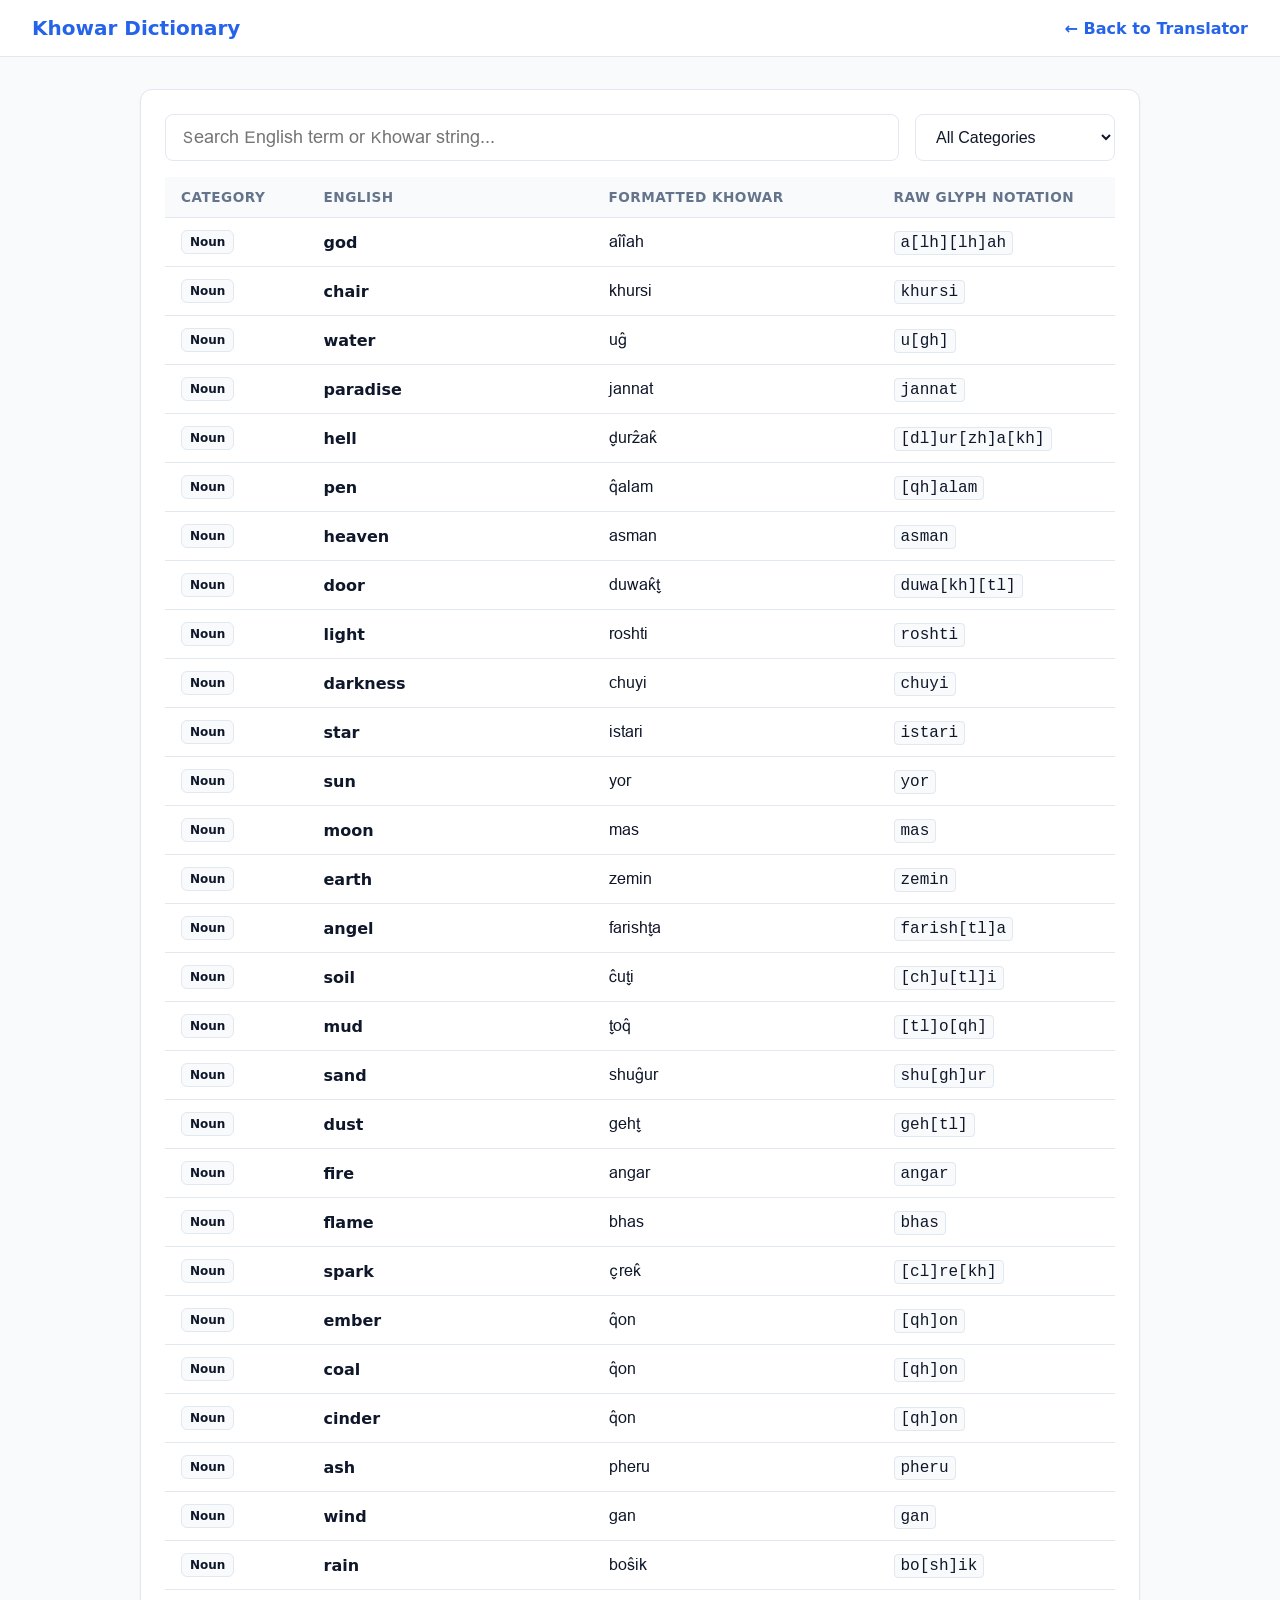
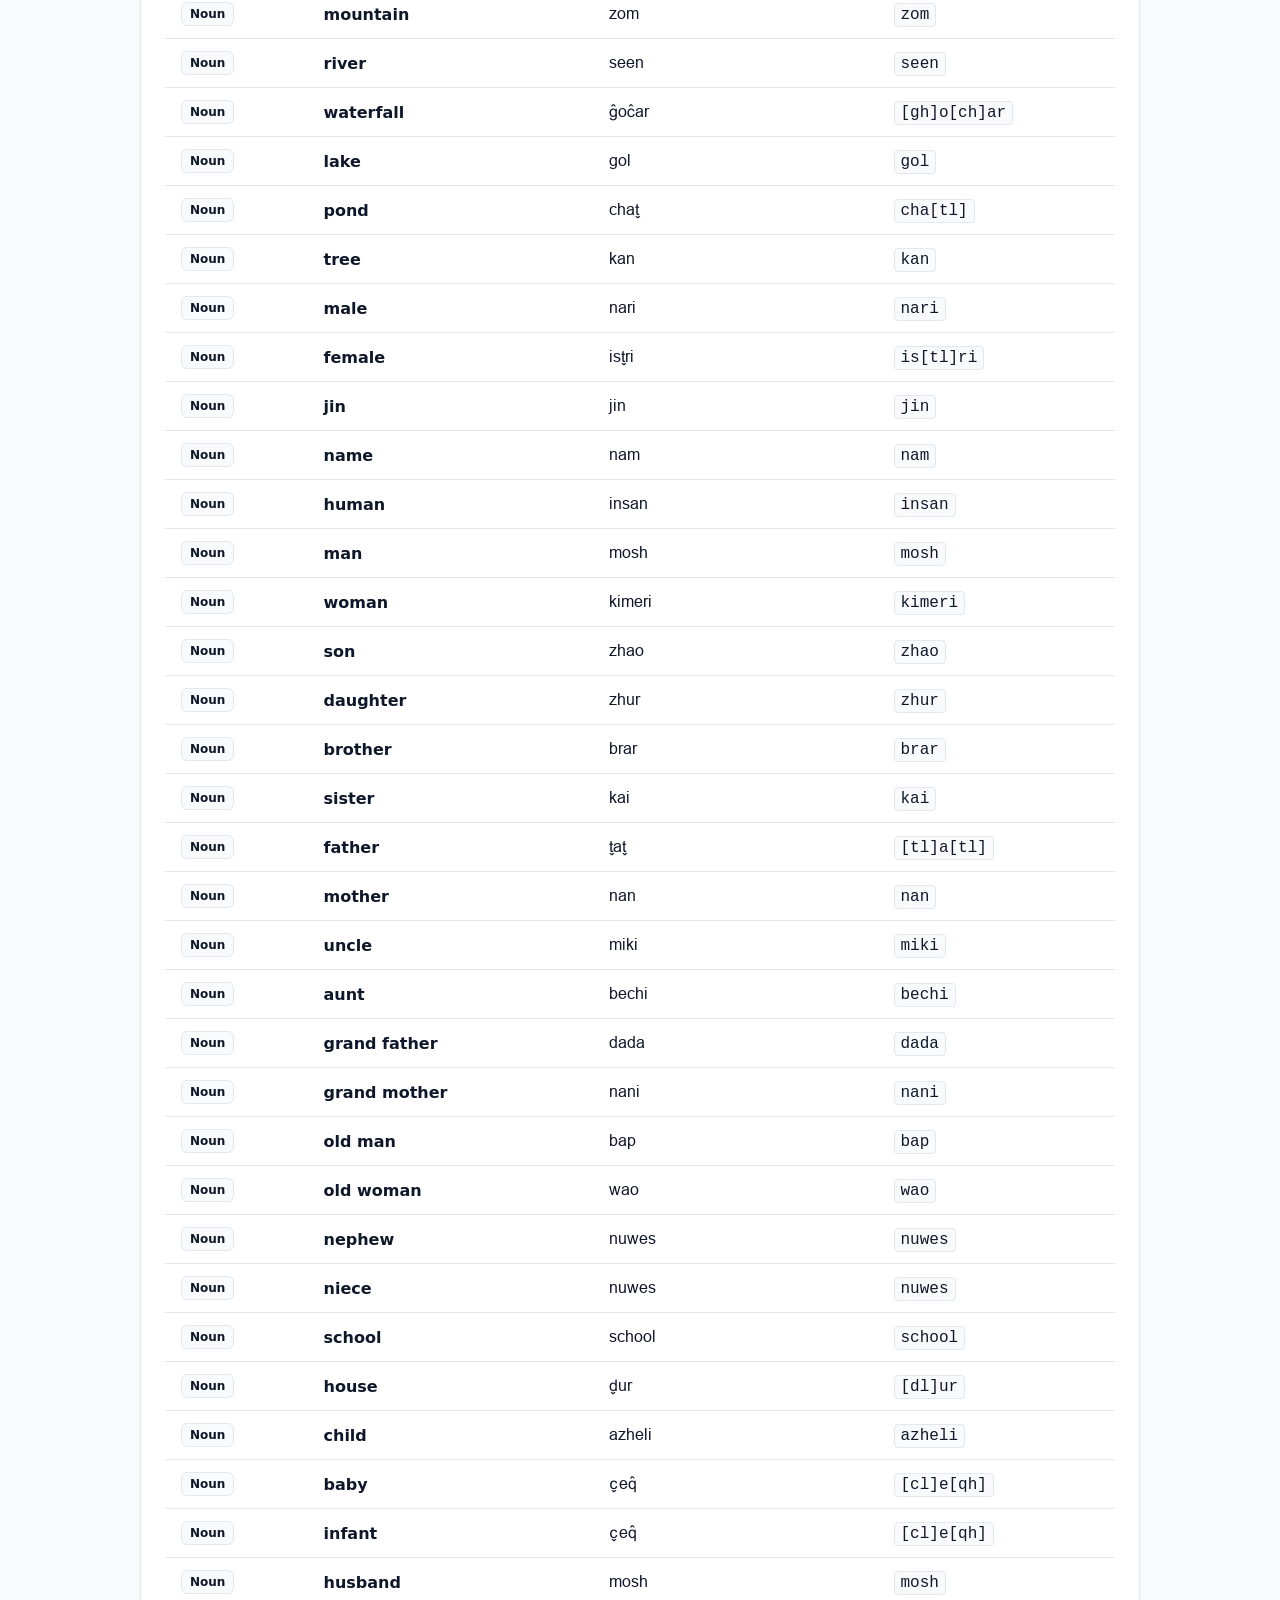
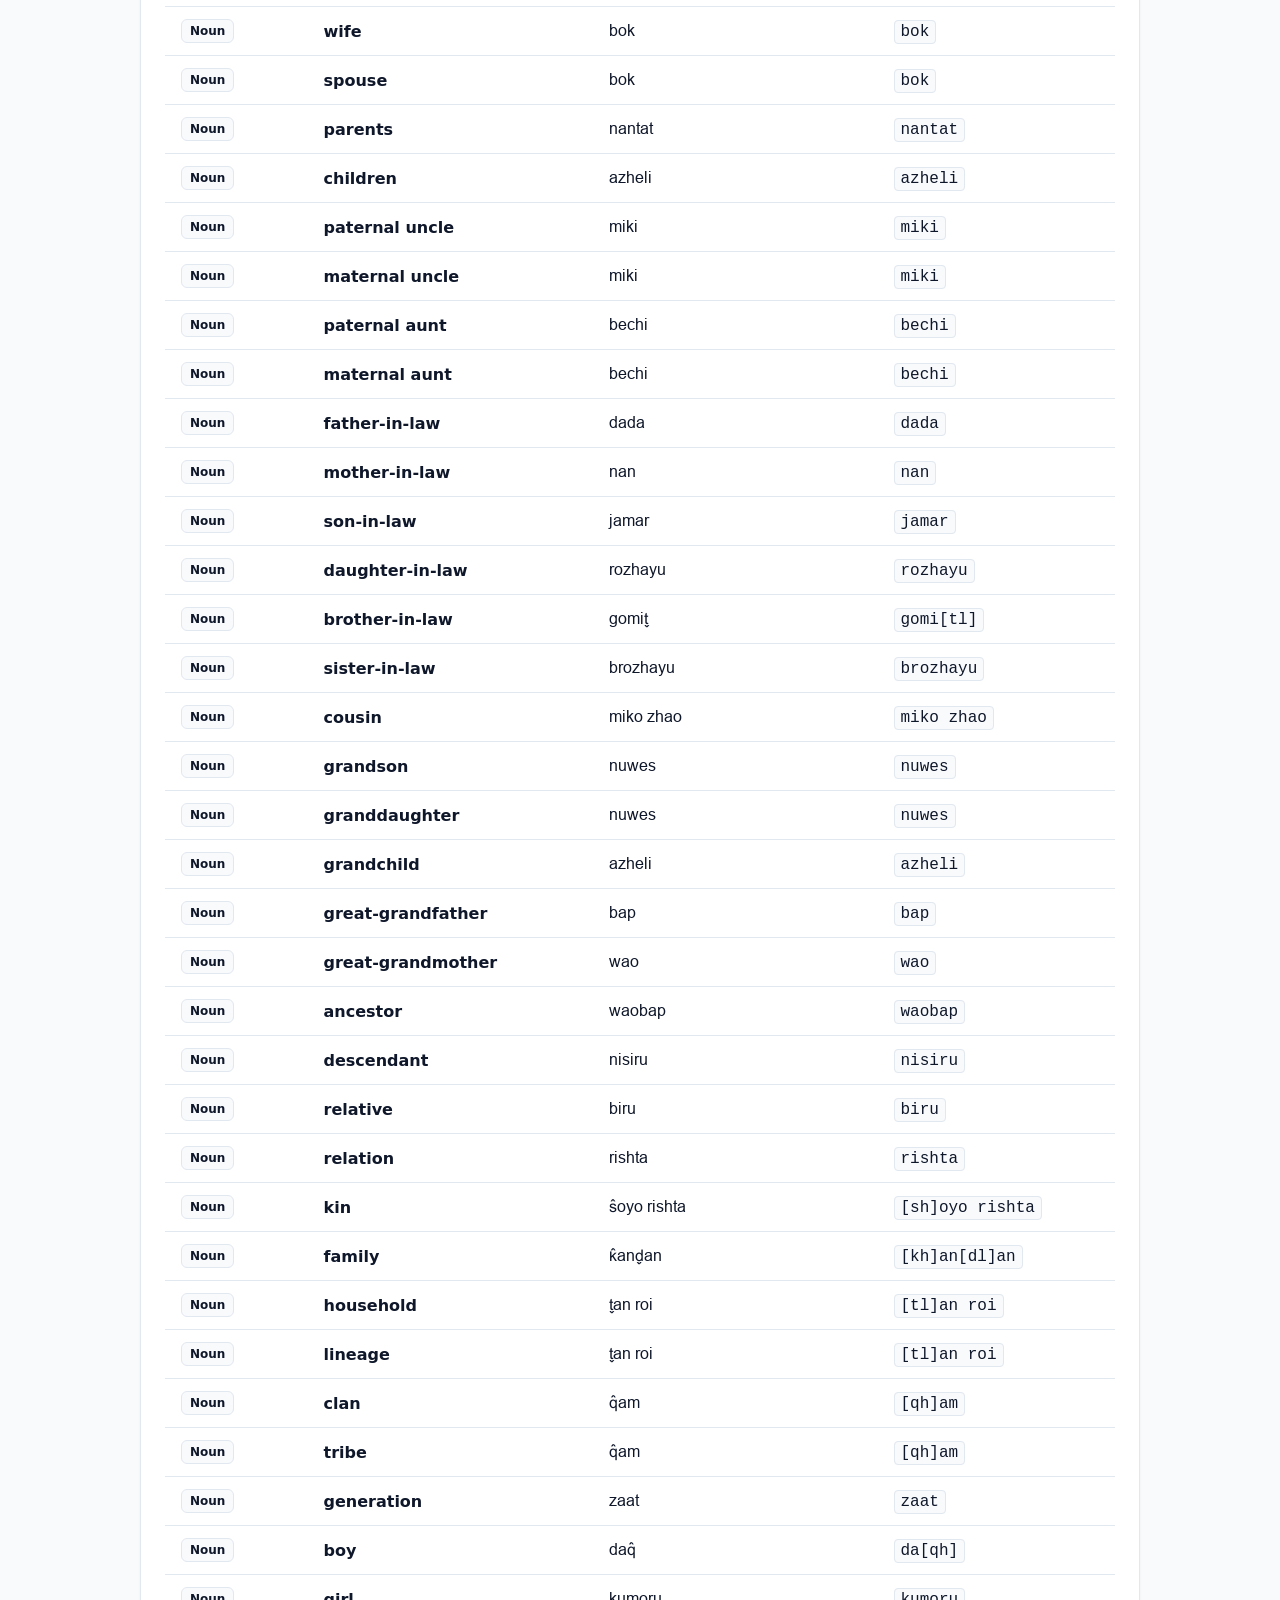
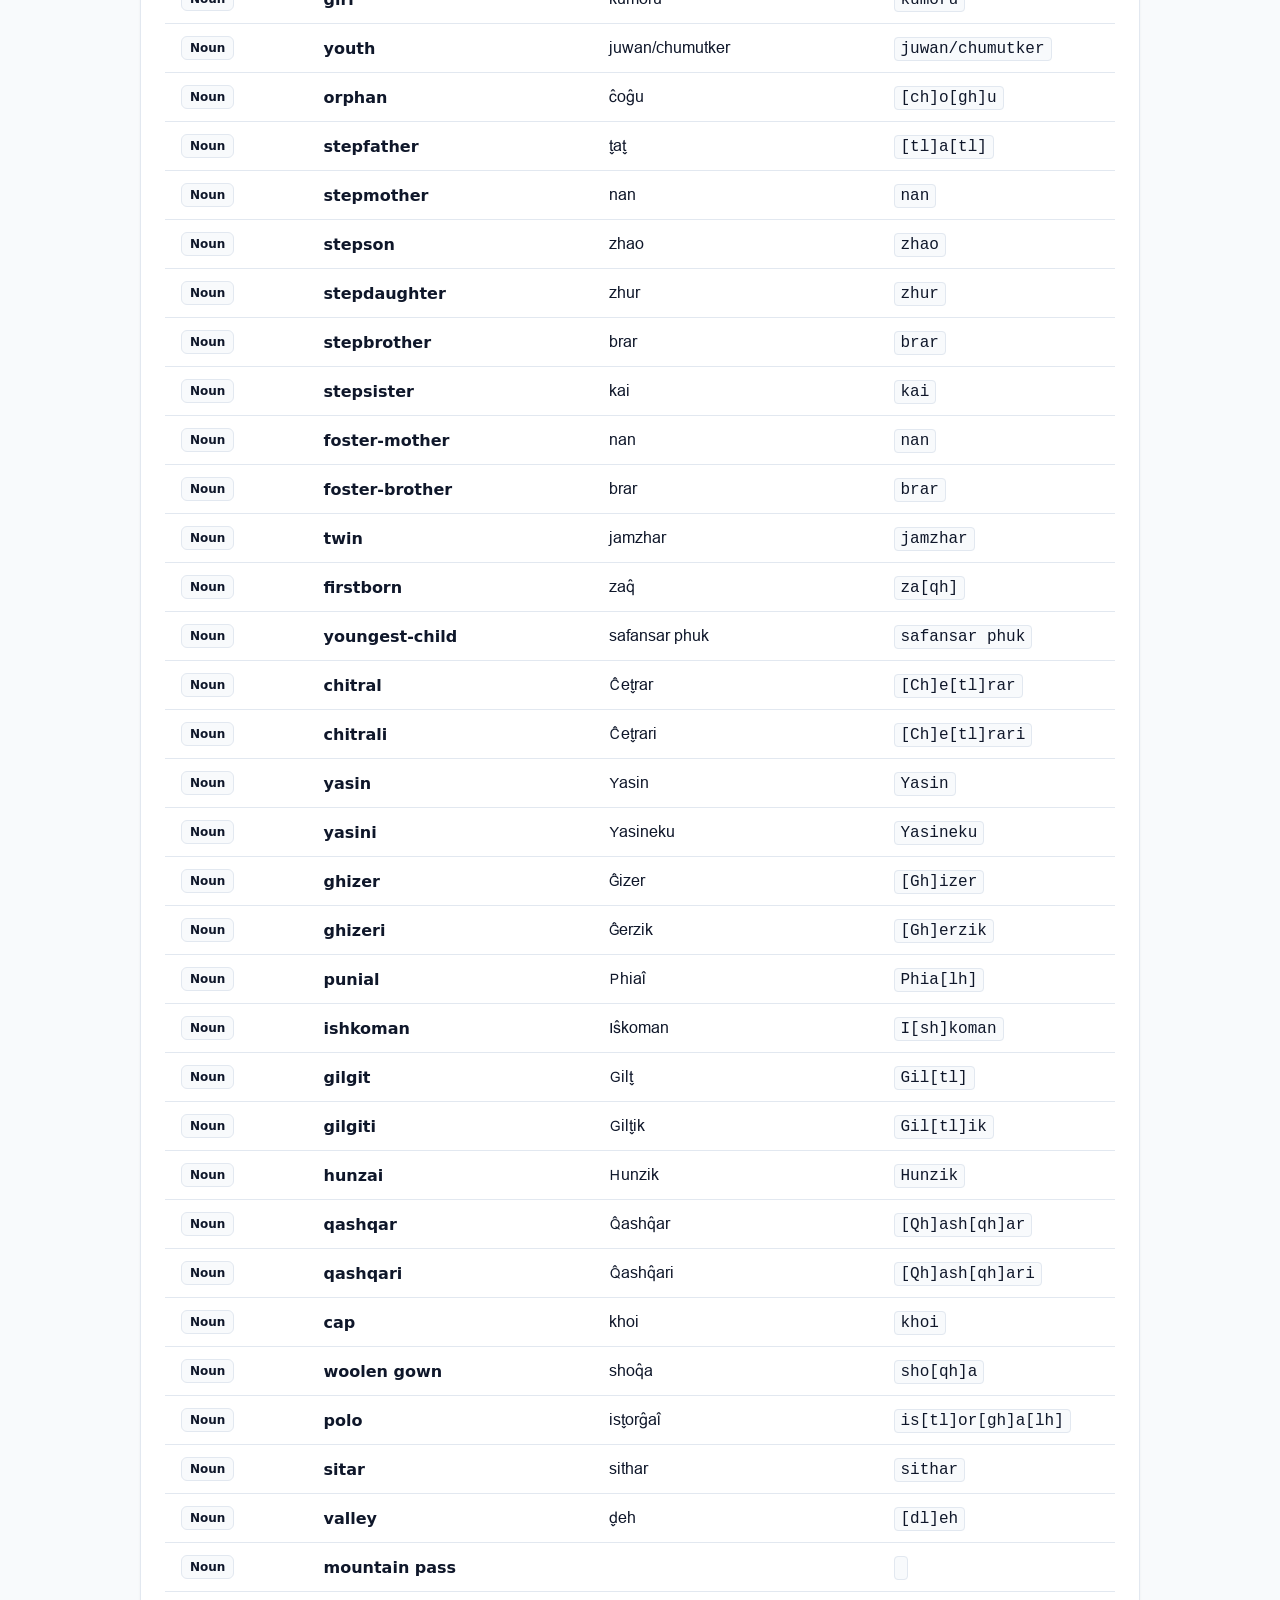
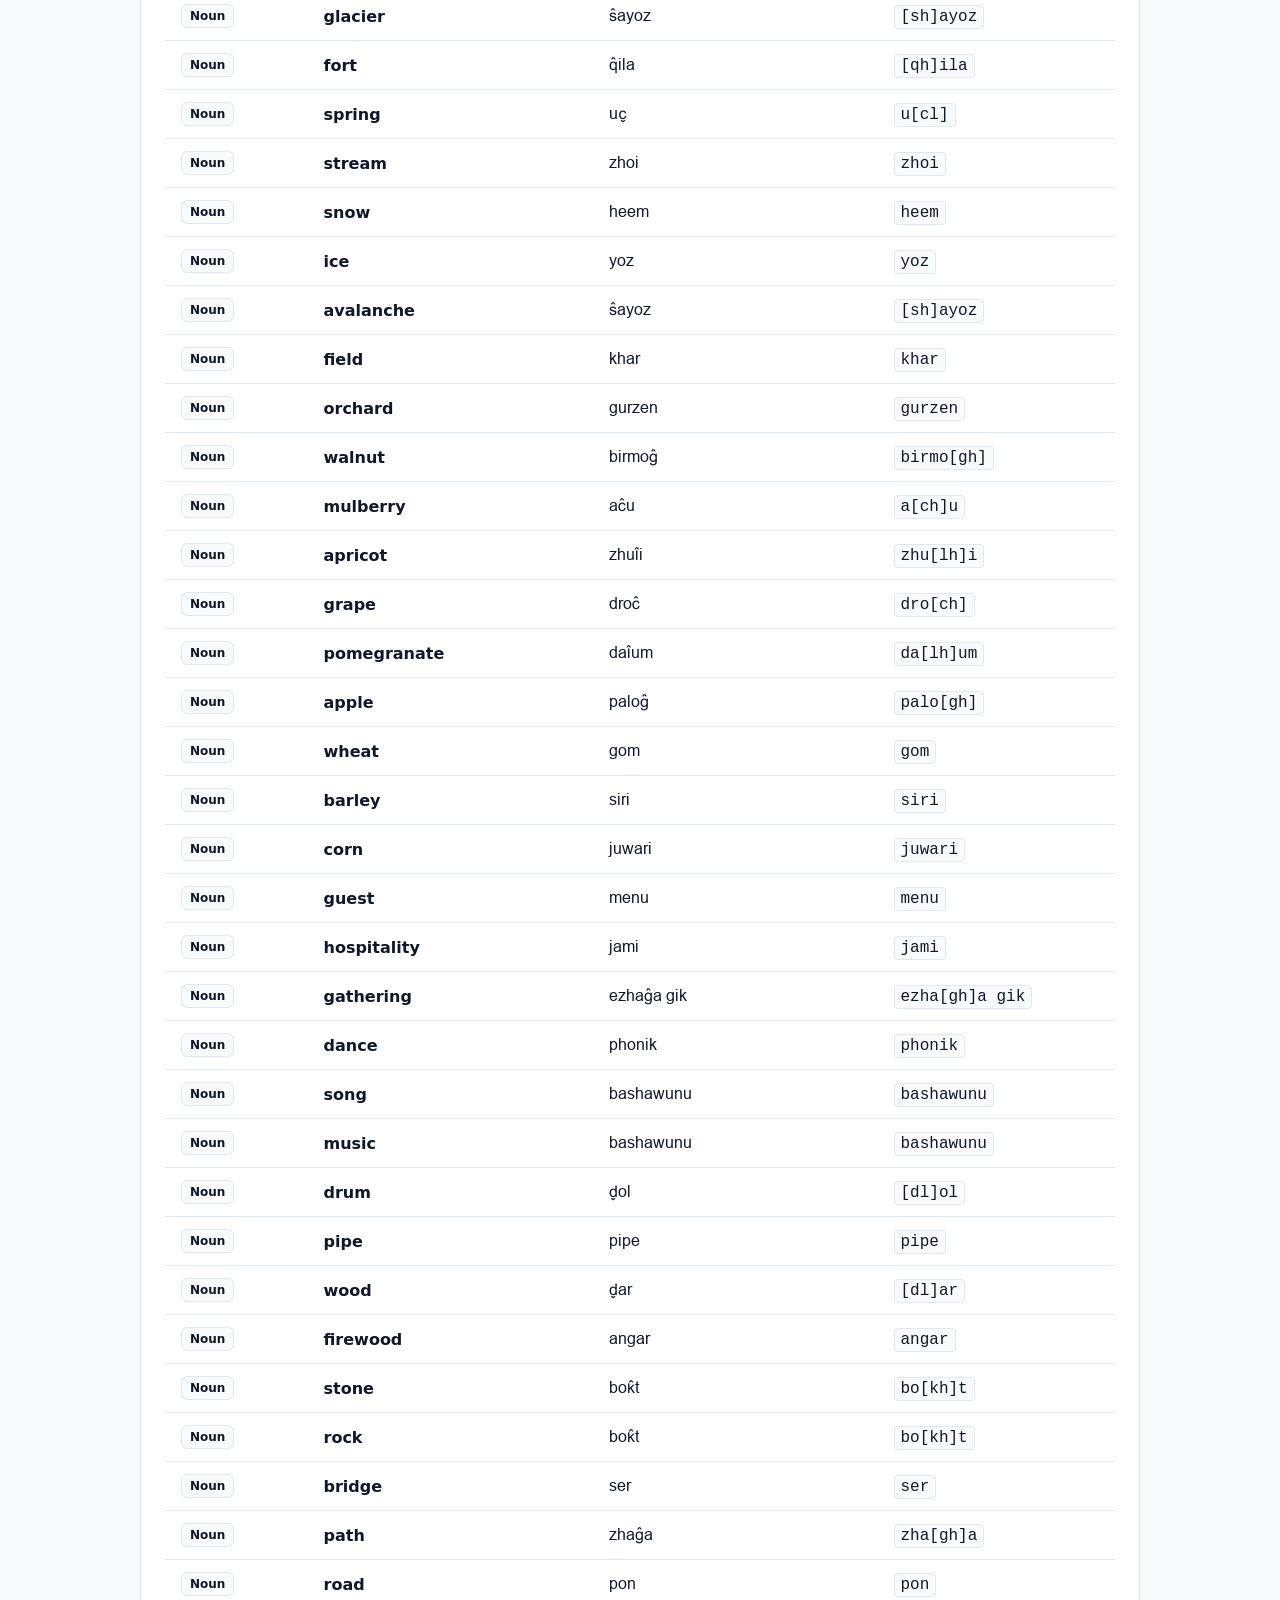
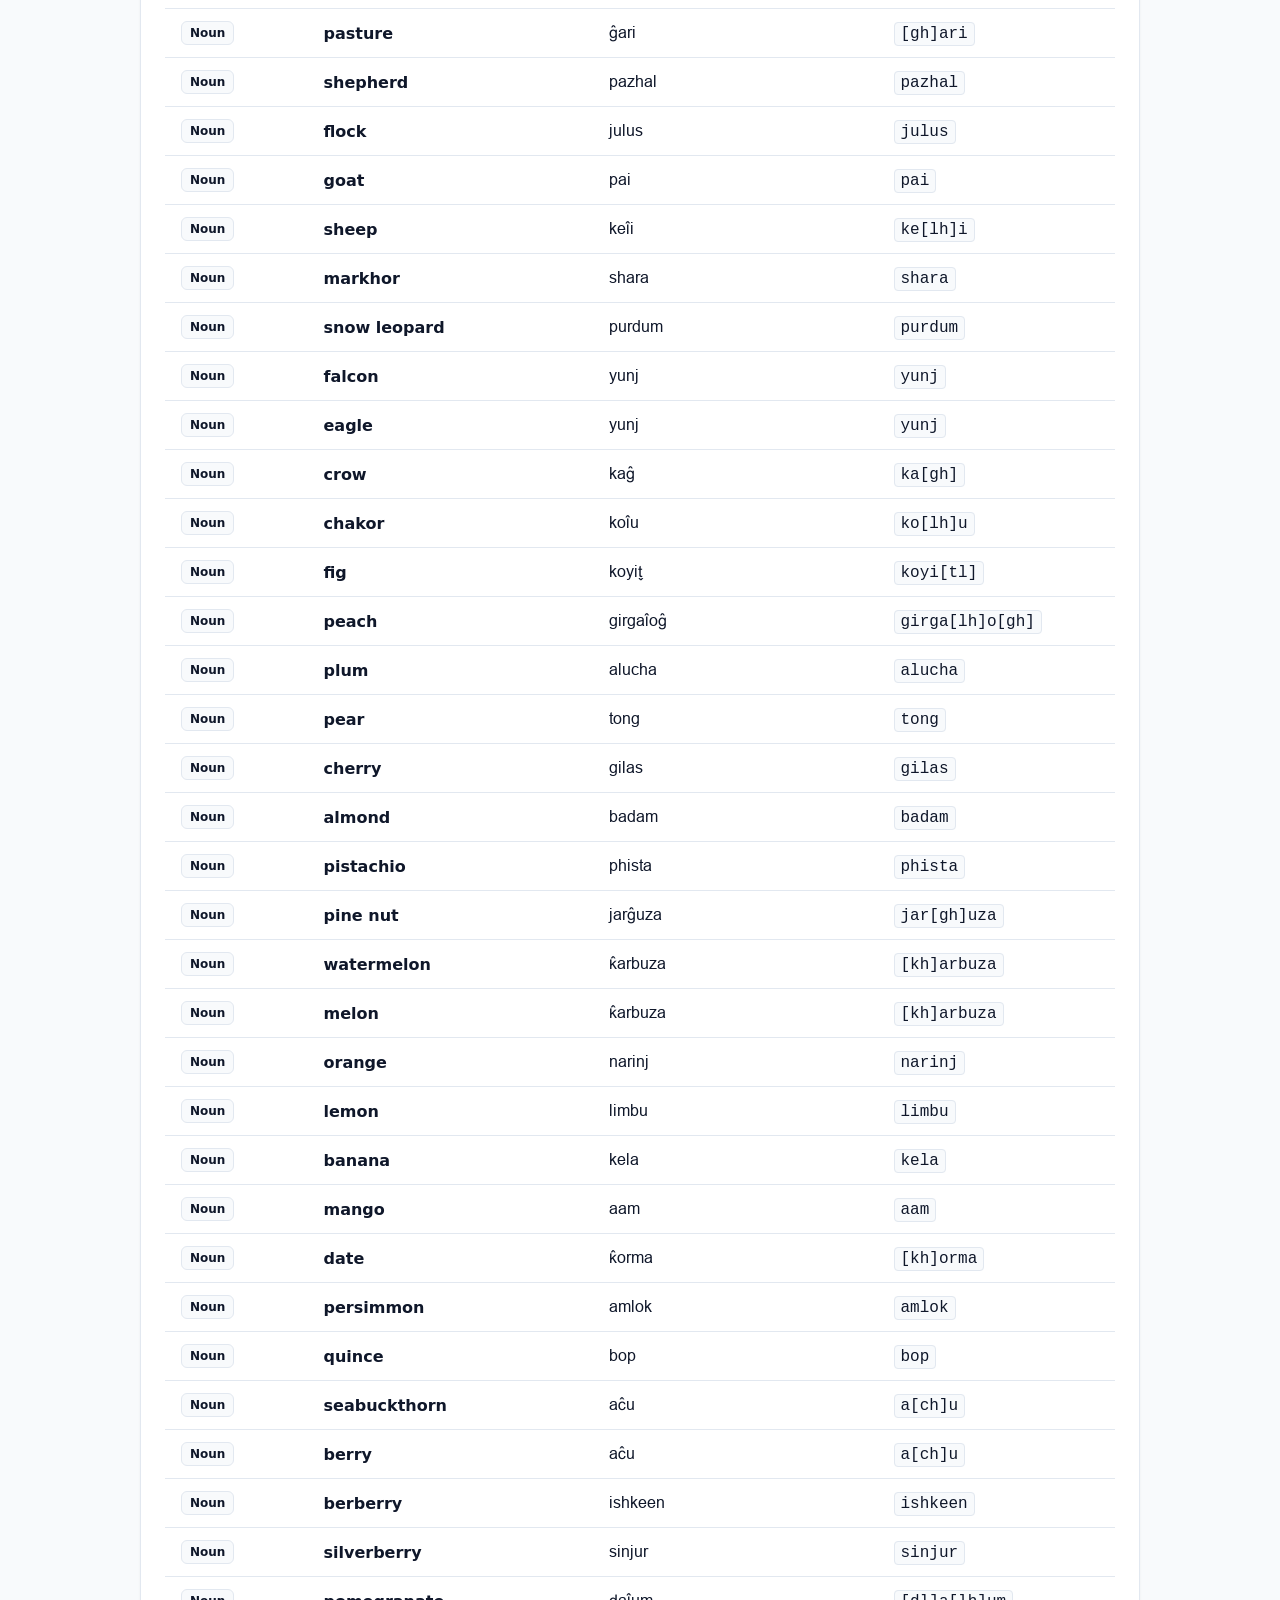
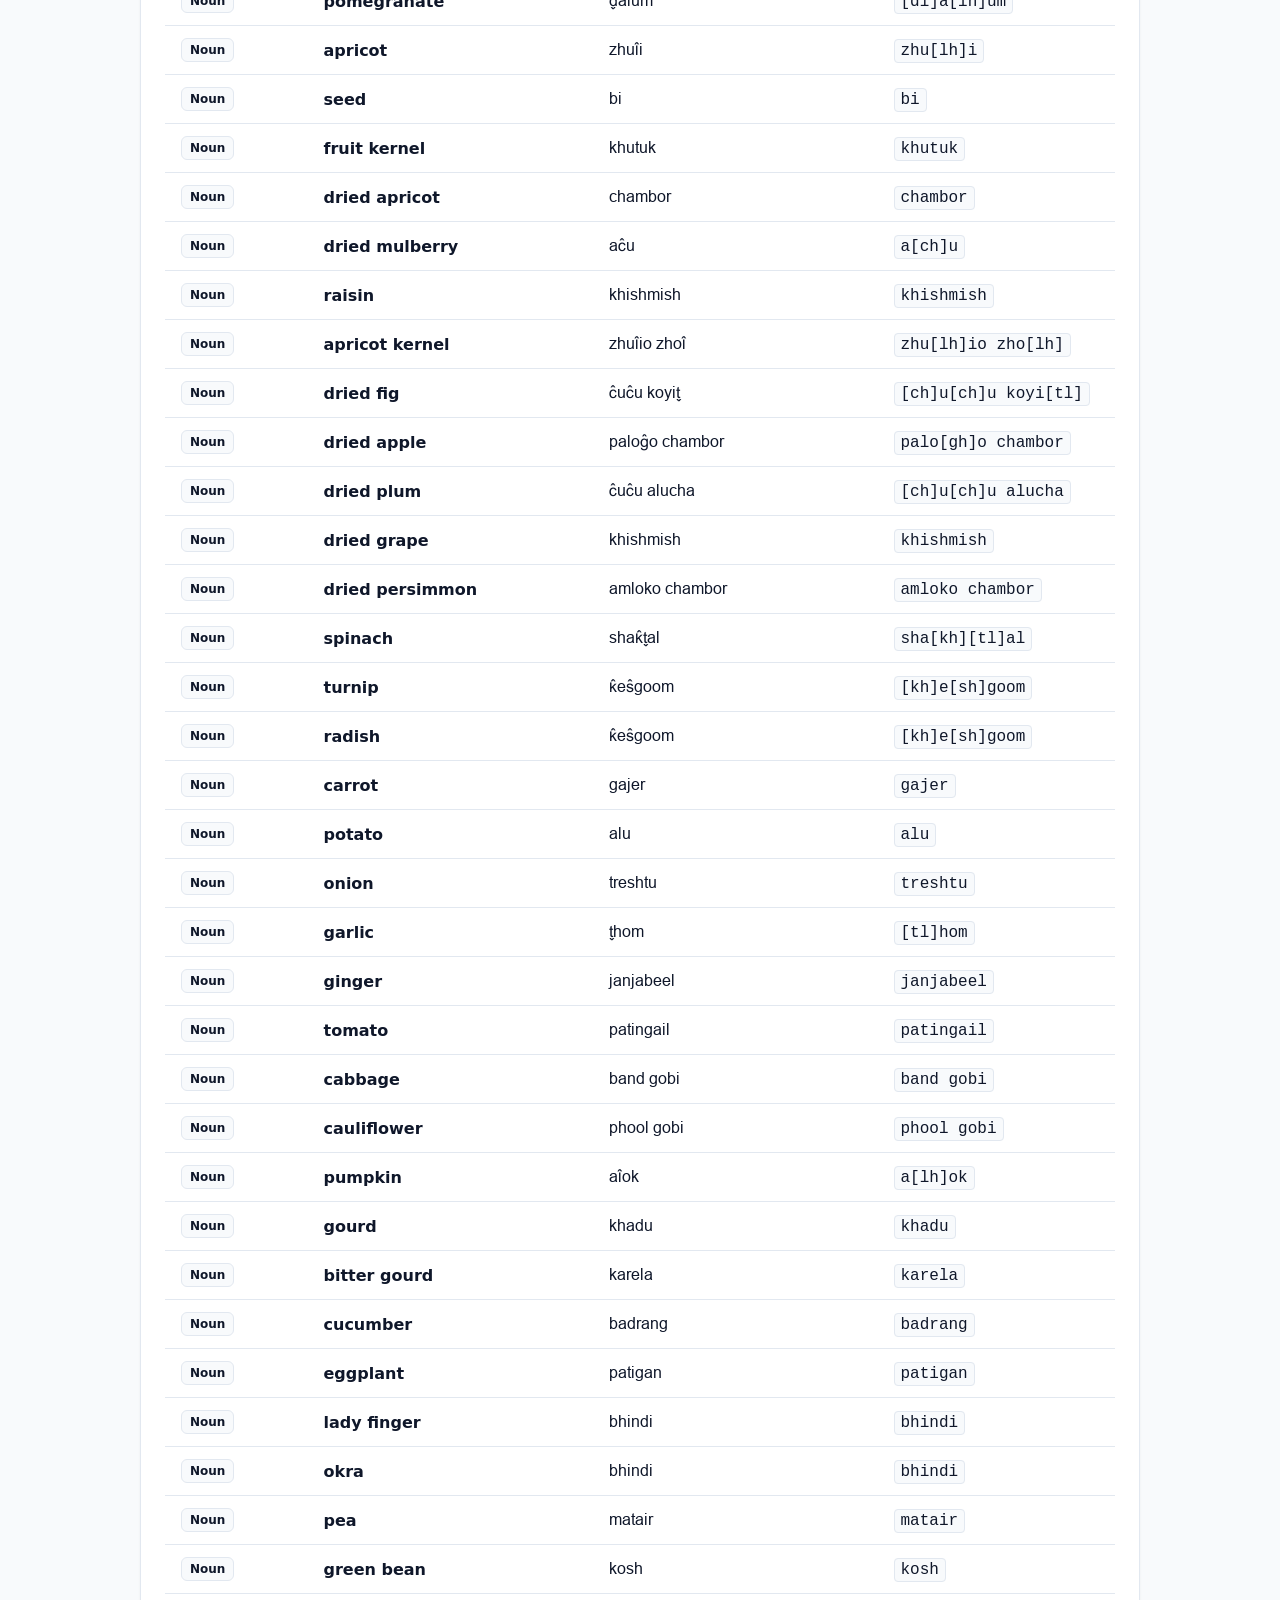
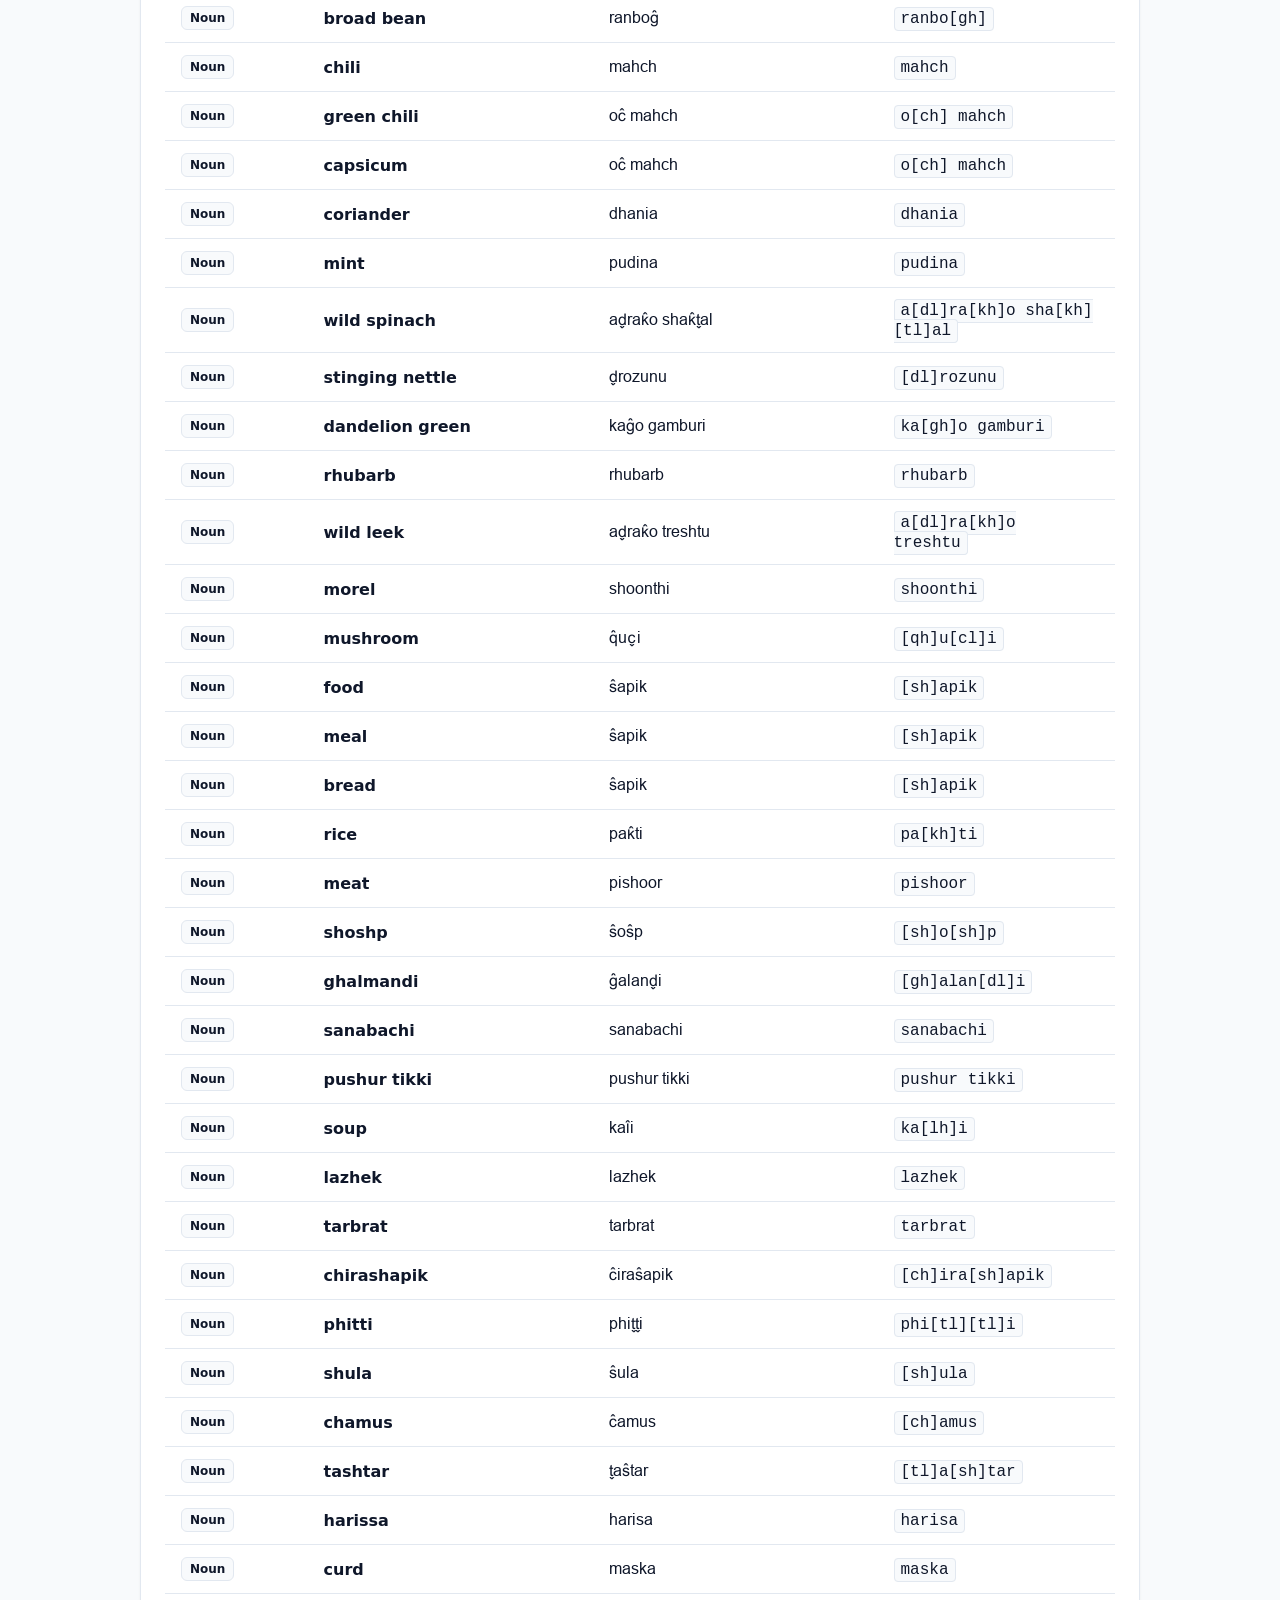
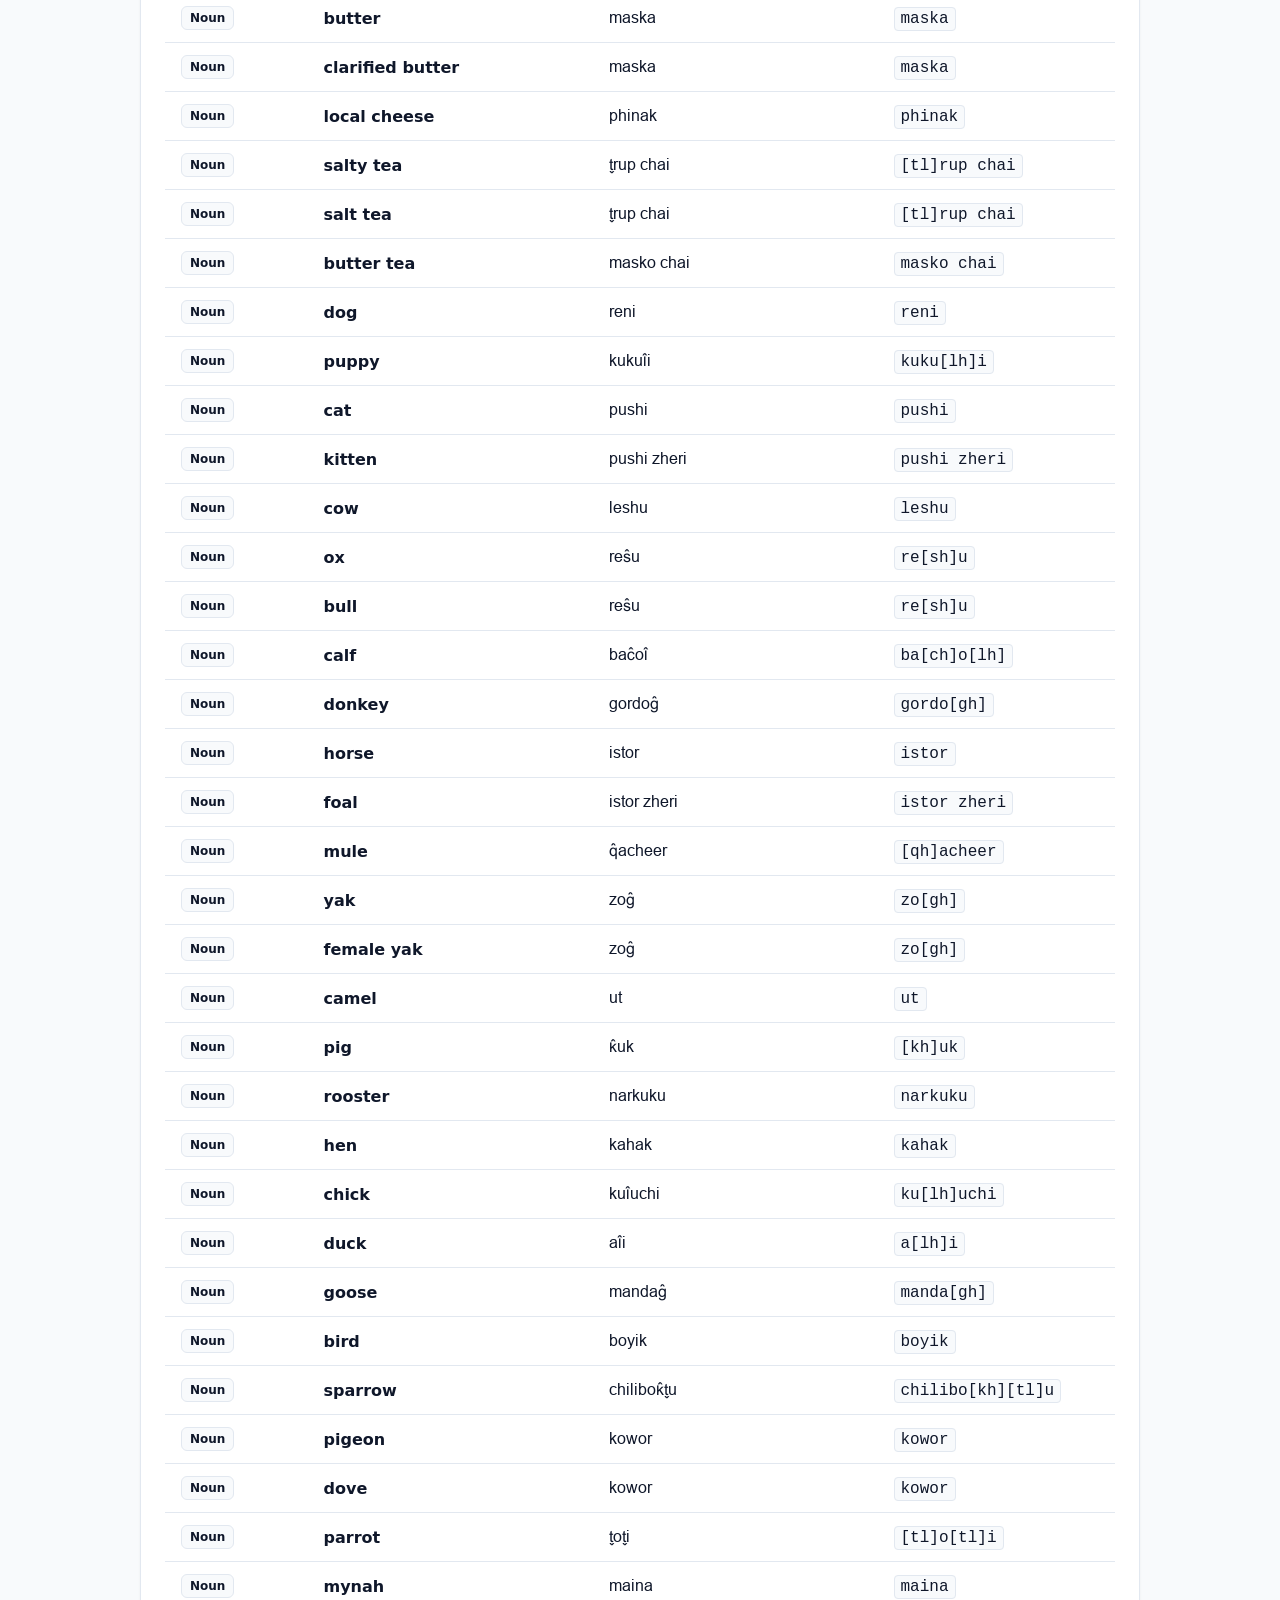
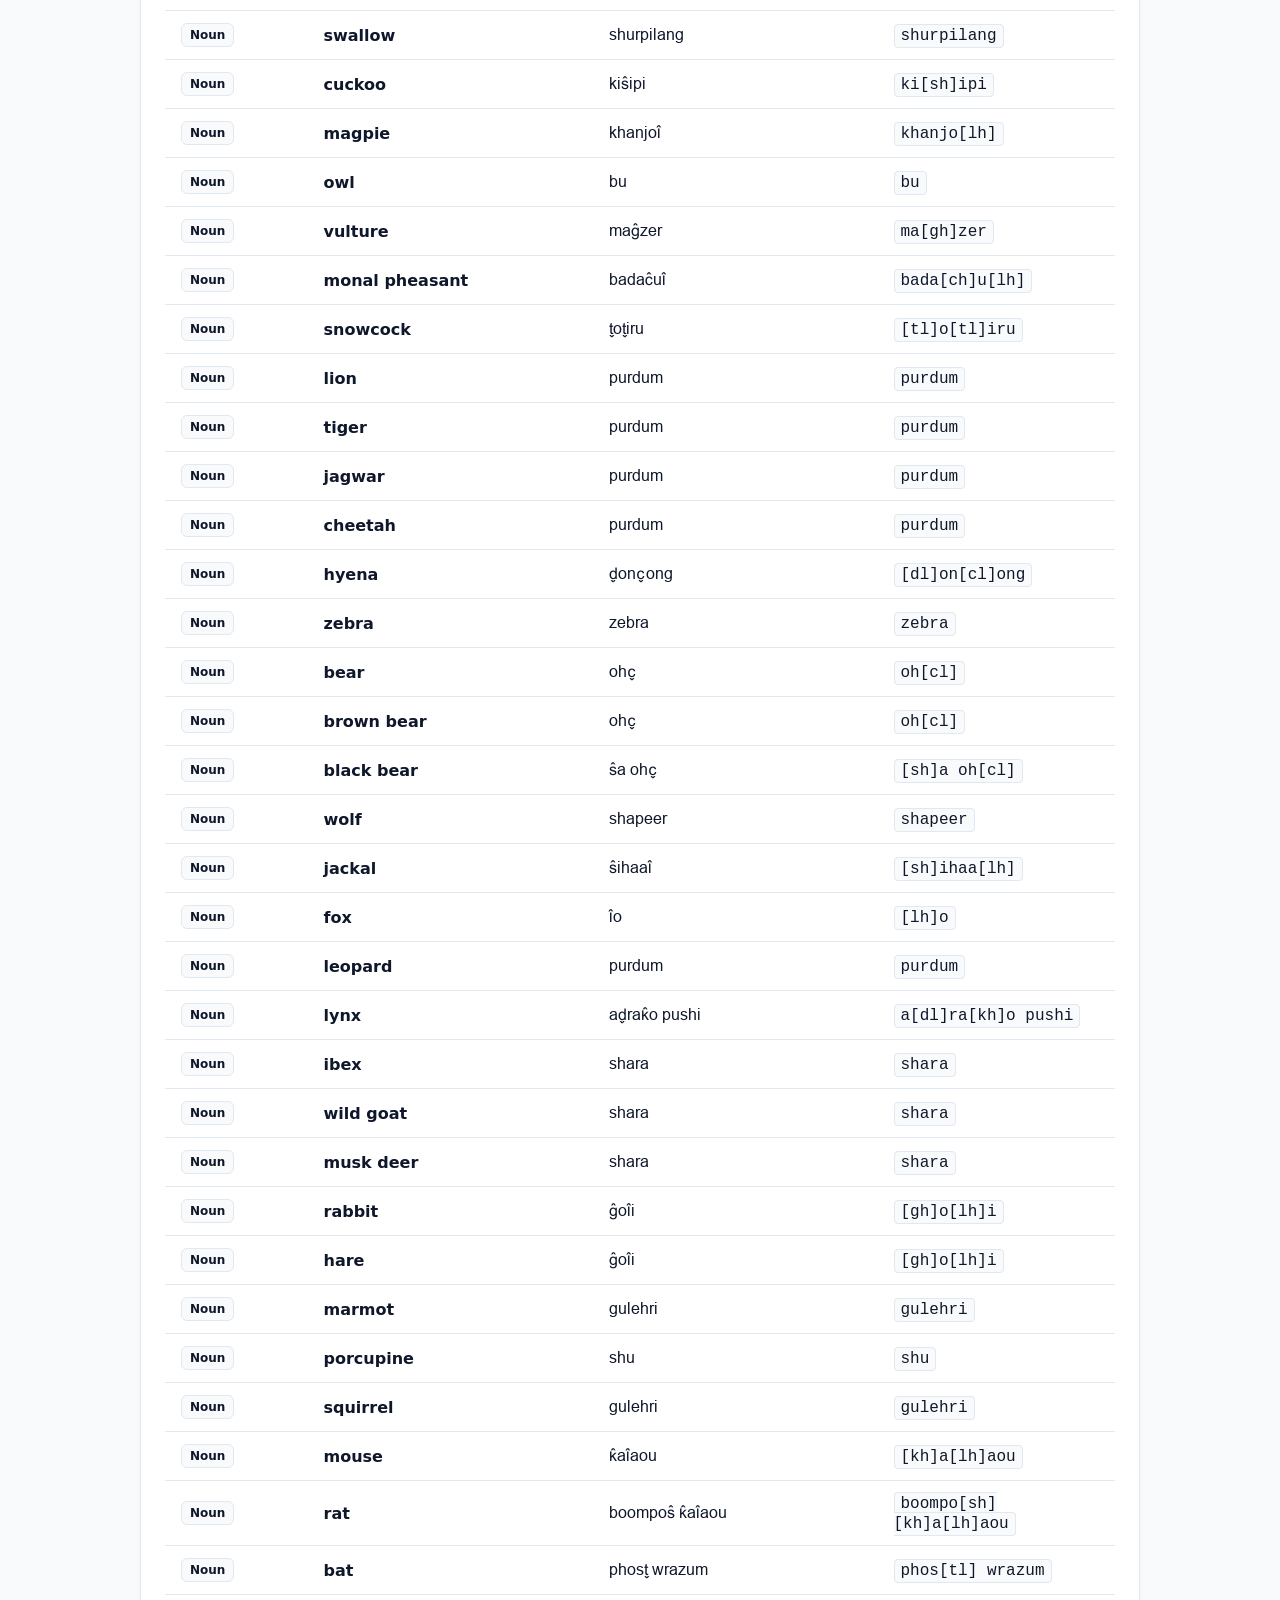
==== dictionary.html @ 1849aa0d "Updated data center" ====
<!DOCTYPE html>
<html lang="en">
<head>
    <meta charset="UTF-8">
    <meta name="viewport" content="width=device-width, initial-scale=1.0">
    <title>Khowar Dictionary</title>
    <meta name="description" content="Explore a comprehensive public master dictionary of Khowar words, nouns, verbs, adverbs, and cultural datasets from Chitral, Gilgit, and Baltistan. Searchable for learners and AI agents.">
    <!-- Open Graph for AI / Social previews -->
    <meta property="og:title" content="Khowar Dictionary">
    <meta property="og:description" content="Open public repository of Khowar language datasets and glyph translations.">
    <meta property="og:type" content="website">

    <style>
        @font-face {
            font-family: 'KhowarRegular';
            src: url('fonts/Khowar-Regular.ttf') format('truetype');
            font-weight: normal;
            font-style: normal;
            font-display: swap;
        }

        :root {
            --bg-color: #f8fafc;
            --card-bg: #ffffff;
            --text-main: #0f172a;
            --text-muted: #64748b;
            --accent: #2563eb;
            --border: #e2e8f0;
        }

        body {
            font-family: system-ui, -apple-system, BlinkMacSystemFont, 'Segoe UI', Roboto, sans-serif;
            background-color: var(--bg-color);
            color: var(--text-main);
            margin: 0;
            padding: 0;
        }

        header {
            background-color: var(--card-bg);
            border-bottom: 1px solid var(--border);
            padding: 1rem 2rem;
            display: flex;
            justify-content: space-between;
            align-items: center;
        }

        .brand {
            font-size: 1.25rem;
            font-weight: 700;
            color: var(--accent);
        }

        .container {
            max-width: 1000px;
            margin: 2rem auto;
            padding: 0 1rem;
        }

        .card {
            background: var(--card-bg);
            border: 1px solid var(--border);
            border-radius: 12px;
            padding: 1.5rem;
            margin-bottom: 2rem;
            box-shadow: 0 1px 3px rgba(0,0,0,0.05);
        }

        .search-controls {
            display: grid;
            grid-template-columns: 1fr 200px;
            gap: 1rem;
            margin-bottom: 1rem;
        }

        #searchInput {
            font-family: 'KhowarRegular', system-ui, -apple-system, sans-serif;
            font-size: 1.1rem;
            width: 100%;
            padding: 0.75rem 1rem;
            border: 1px solid var(--border);
            border-radius: 8px;
            box-sizing: border-box;
            outline: none;
        }

        #searchInput:focus {
            border-color: var(--accent);
        }

        select {
            width: 100%;
            padding: 0.75rem 1rem;
            border: 1px solid var(--border);
            border-radius: 8px;
            font-size: 1rem;
            box-sizing: border-box;
            background: var(--card-bg);
            color: var(--text-main);
        }

        table {
            width: 100%;
            border-collapse: collapse;
            text-align: left;
        }

        th, td {
            padding: 12px 16px;
            border-bottom: 1px solid var(--border);
        }

        th {
            background-color: var(--bg-color);
            color: var(--text-muted);
            font-weight: 600;
            font-size: 0.85rem;
            text-transform: uppercase;
            letter-spacing: 0.5px;
        }

        tr:hover {
            background-color: var(--bg-color);
        }

        .khowar-glyph-cell {
            font-family: 'KhowarRegular', sans-serif !important;
            font-size: 1rem;
            color: var(--text-main);
            line-height: 1.5;
        }

        .raw-code {
            font-family: monospace;
            background: var(--bg-color);
            padding: 2px 6px;
            border-radius: 4px;
            color: var(--text-main);
            font-size: 1rem;
            border: 1px solid var(--border);
        }

        .category-tag {
            font-size: 0.75rem;
            font-weight: bold;
            background: var(--bg-color);
            border: 1px solid var(--border);
            padding: 4px 8px;
            border-radius: 6px;
            color: var(--text-main);
            display: inline-block;
        }
    </style>
</head>
<body>

    <header>
        <div class="brand">Khowar Dictionary</div>
        <div>
            <a href="index.html" style="color: var(--accent); text-decoration: none; font-weight: 600;">← Back to Translator</a>
        </div>
    </header>

    <div class="container">
        <div class="card">
            <div class="search-controls">
                <input type="text" id="searchInput" placeholder="Search English term or Khowar string..." onkeyup="filterDictionary()">
                <select id="categorySelect" onchange="filterDictionary()">
                    <option value="ALL">All Categories</option>
                    <option value="Noun">Nouns</option>
                    <option value="Verb">Verbs</option>
                    <option value="Adverb">Adverbs</option>
                    <option value="Pronoun">Pronouns</option>
                    <option value="Preposition">Prepositions</option>
                </select>
            </div>

            <table>
                <thead>
                    <tr>
                        <th style="width: 15%;">Category</th>
                        <th style="width: 30%;">English</th>
                        <th style="width: 30%;">Formatted Khowar</th>
                        <th style="width: 25%;">Raw Glyph Notation</th>
                    </tr>
                </thead>
                <tbody id="dictBody">
                    <!-- Dynamic Dictionary Rows -->
                </tbody>
            </table>
        </div>
    </div>

    <!-- DATASETS -->
    <script src="data/nouns.js"></script>
    <script src="data/verbs.js"></script>
    <script src="data/adverbs.js"></script>
    <script src="data/pronouns.js"></script>
    <script src="data/prepositions.js"></script>

    <script src="js/glyphs.js"></script>
    <script src="js/formatter.js"></script>

    <script>
        let masterDictionary = [];

        function loadDictionary() {
            console.log("🔍 Initializing Dictionary Loading...");
            
            // Check if formatKhowarText is accessible
            if (typeof formatKhowarText === 'function') {
                console.log("✅ formatKhowarText function loaded successfully!");
            } else {
                console.error("❌ CRITICAL: formatKhowarText is NOT defined! Check js/formatter.js path.");
            }

            masterDictionary = [];

            // 1. Nouns
            if (typeof nounsData !== 'undefined') {
                console.log(`📦 Nouns Dataset Found (${nounsData.length} entries)`);
                nounsData.forEach(item => {
                    if (item.english) {
                        masterDictionary.push({ category: 'Noun', english: item.english, raw: item.khowar_raw || item.khowar || '' });
                    }
                });
            } else {
                console.warn("⚠️ Nouns Dataset (nounsData) not found.");
            }

            // 2. Verbs
            if (typeof verbsData !== 'undefined') {
                console.log(`📦 Verbs Dataset Found (${verbsData.length} entries)`);
                verbsData.forEach(item => {
                    const eng = typeof item.english === 'string' ? item.english : (item.english?.first || '');
                    if (eng) {
                        masterDictionary.push({ category: 'Verb', english: eng, raw: item.khowar_base || item.imperative || item.khowar_raw || '' });
                    }
                });
            } else {
                console.warn("⚠️ Verbs Dataset (verbsData) not found.");
            }

            // 3. Adverbs
            if (typeof adverbsData !== 'undefined') {
                console.log(`📦 Adverbs Dataset Found (${adverbsData.length} entries)`);
                adverbsData.forEach(item => {
                    const eng = item.english || item.word || '';
                    if (eng) {
                        masterDictionary.push({ category: 'Adverb', english: eng, raw: item.khowar_raw || item.khowar || '' });
                    }
                });
            } else {
                console.warn("⚠️ Adverbs Dataset (adverbsData) not found.");
            }

            // 4. Pronouns
            if (typeof pronounsData !== 'undefined') {
                console.log(`📦 Pronouns Dataset Found (${pronounsData.length} entries)`);
                pronounsData.forEach(item => {
                    if (item.english) {
                        masterDictionary.push({ category: 'Pronoun', english: item.english, raw: item.khowar_raw || item.khowar || '' });
                    }
                });
            } else {
                console.warn("⚠️ Pronouns Dataset (pronounsData) not found.");
            }

            // 5. Prepositions
            if (typeof prepositionsData !== 'undefined') {
                console.log(`📦 Prepositions Dataset Found (${prepositionsData.length} entries)`);
                prepositionsData.forEach(item => {
                    if (item.english) {
                        masterDictionary.push({ category: 'Preposition', english: item.english, raw: item.suffix || item.khowar_raw || item.khowar || '' });
                    }
                });
            } else {
                console.warn("⚠️ Prepositions Dataset (prepositionsData) not found.");
            }

            console.log(`🎉 Master Dictionary Loaded: Total ${masterDictionary.length} entries.`);
            renderTable(masterDictionary);
        }

        function renderTable(data) {
            console.log(`🎨 Rendering Table with ${data.length} rows...`);
            const tbody = document.getElementById('dictBody');
            tbody.innerHTML = '';

            let bracketedLogsCount = 0;

            data.forEach((entry, index) => {
                const rawString = entry.raw || '';
                let formattedKhowar = rawString;

                if (typeof formatKhowarText === 'function') {
                    formattedKhowar = formatKhowarText(rawString);
                }

                // Log the first 5 entries containing brackets [...] to inspect transformation
                if (rawString.includes('[') && bracketedLogsCount < 5) {
                    console.log(`🔤 [Bracket Test #${bracketedLogsCount + 1}] Raw: "${rawString}" ➔ Formatted: "${formattedKhowar}"`);
                    bracketedLogsCount++;
                }

                const row = document.createElement('tr');
                
                const catCell = document.createElement('td');
                catCell.innerHTML = `<span class="category-tag">${entry.category}</span>`;
                
                const engCell = document.createElement('td');
                engCell.innerHTML = `<strong>${escapeHtml(entry.english)}</strong>`;
                
                const khowarCell = document.createElement('td');
                khowarCell.className = 'khowar-glyph-cell';
                khowarCell.innerHTML = formattedKhowar;
                
                const rawCell = document.createElement('td');
                rawCell.innerHTML = `<span class="raw-code">${escapeHtml(rawString)}</span>`;
                
                row.appendChild(catCell);
                row.appendChild(engCell);
                row.appendChild(khowarCell);
                row.appendChild(rawCell);
                
                tbody.appendChild(row);
            });

            console.log("✅ Table Render Complete!");
        }

        function filterDictionary() {
            const query = document.getElementById('searchInput').value.toLowerCase().trim();
            const category = document.getElementById('categorySelect').value;

            console.log(`🔎 Filtering Dictionary - Search: "${query}", Category: "${category}"`);

            const filtered = masterDictionary.filter(item => {
                const matchesQuery = (item.english && item.english.toLowerCase().includes(query)) || 
                                     (item.raw && item.raw.toLowerCase().includes(query));
                const matchesCategory = (category === 'ALL' || item.category === category);
                return matchesQuery && matchesCategory;
            });

            renderTable(filtered);
        }

        function escapeHtml(text) {
            return text
                .replace(/&/g, "&amp;")
                .replace(/</g, "&lt;")
                .replace(/>/g, "&gt;")
                .replace(/"/g, "&quot;")
                .replace(/'/g, "&#039;");
        }

        document.addEventListener('DOMContentLoaded', loadDictionary);
    </script>
</body>
</html>
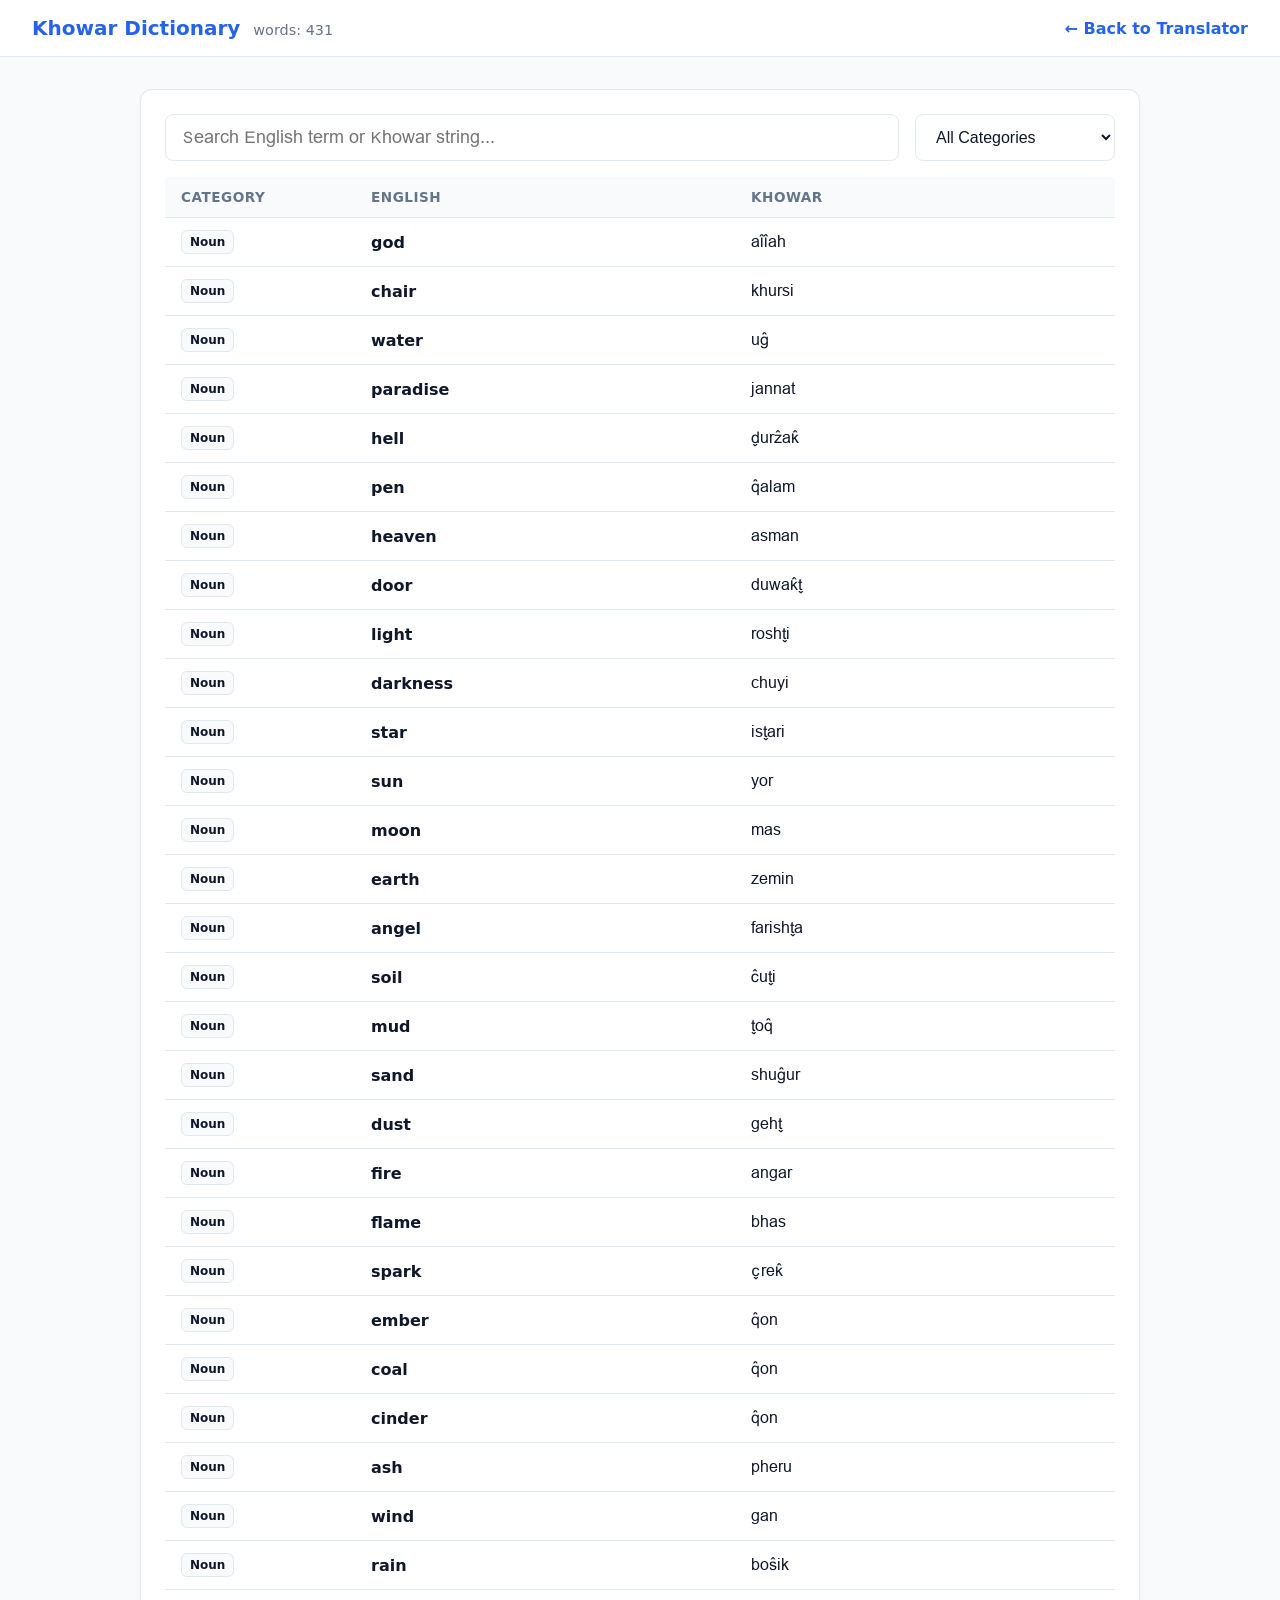
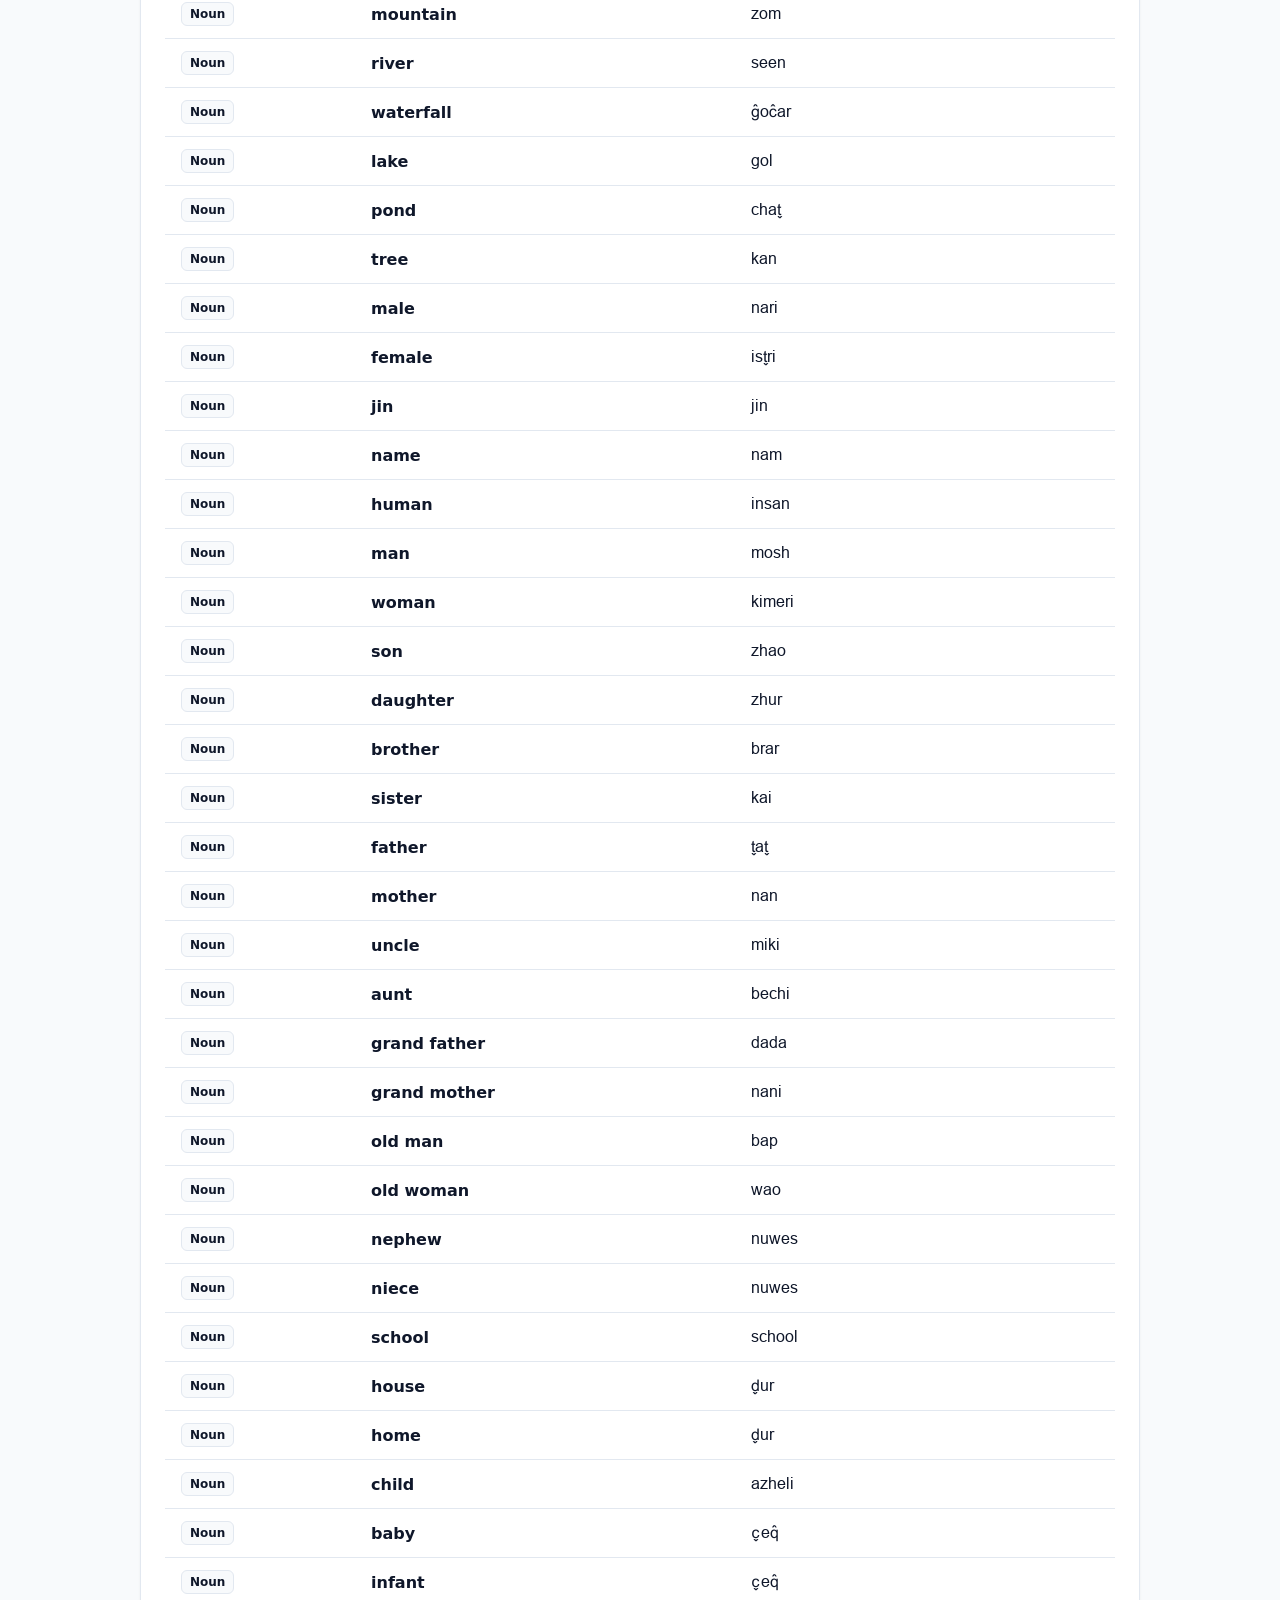
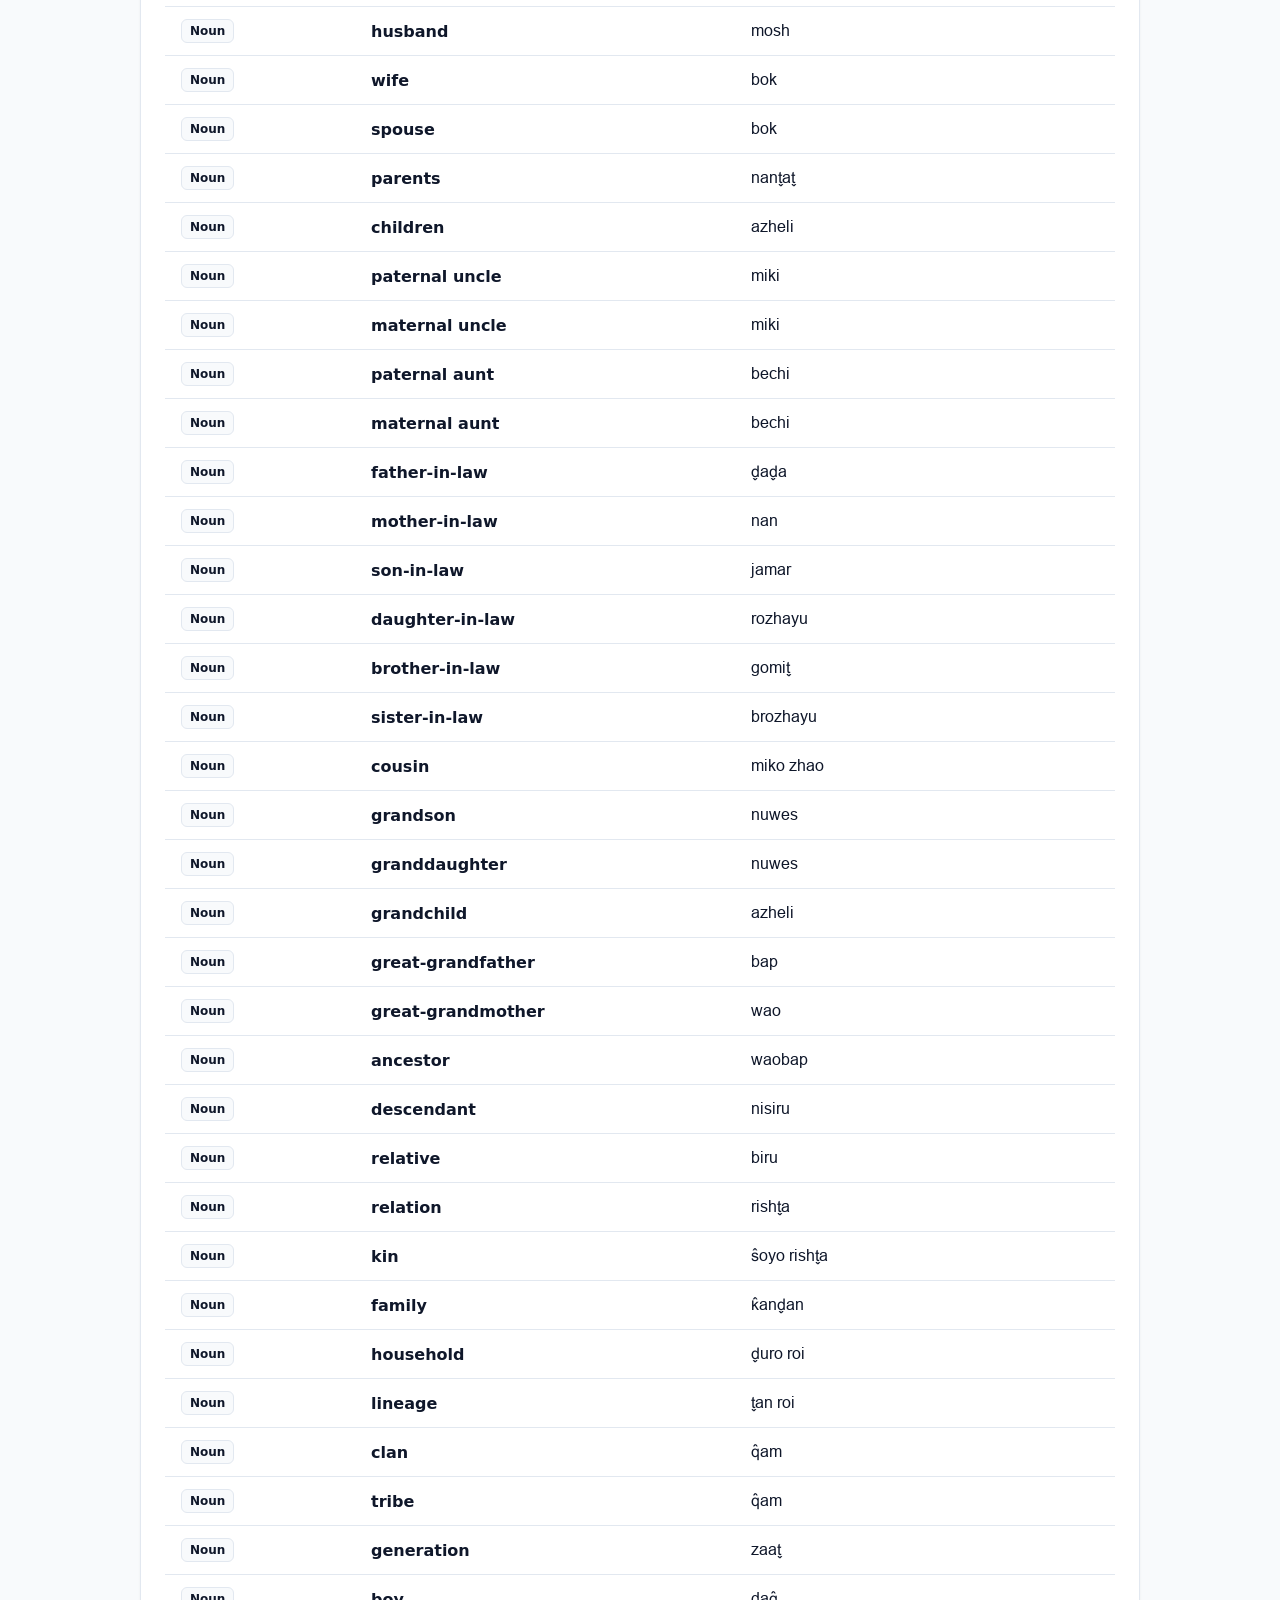
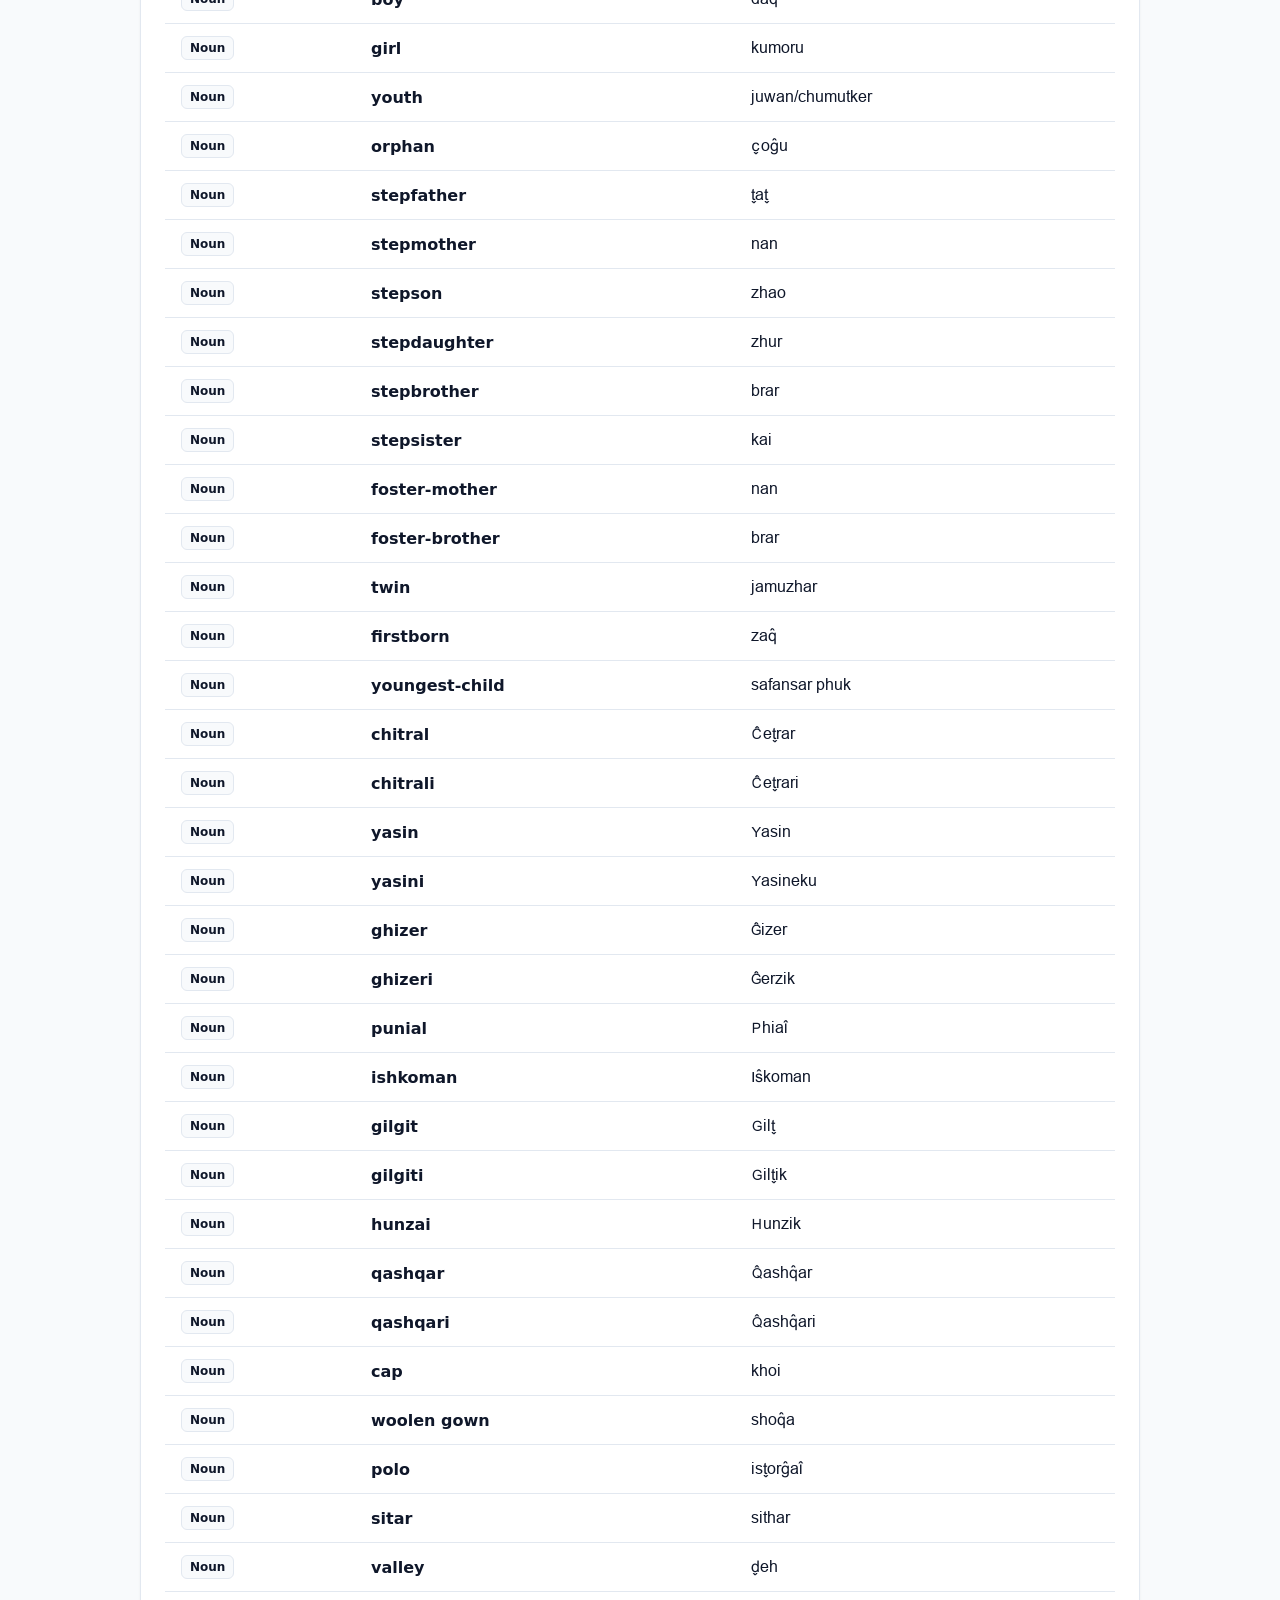
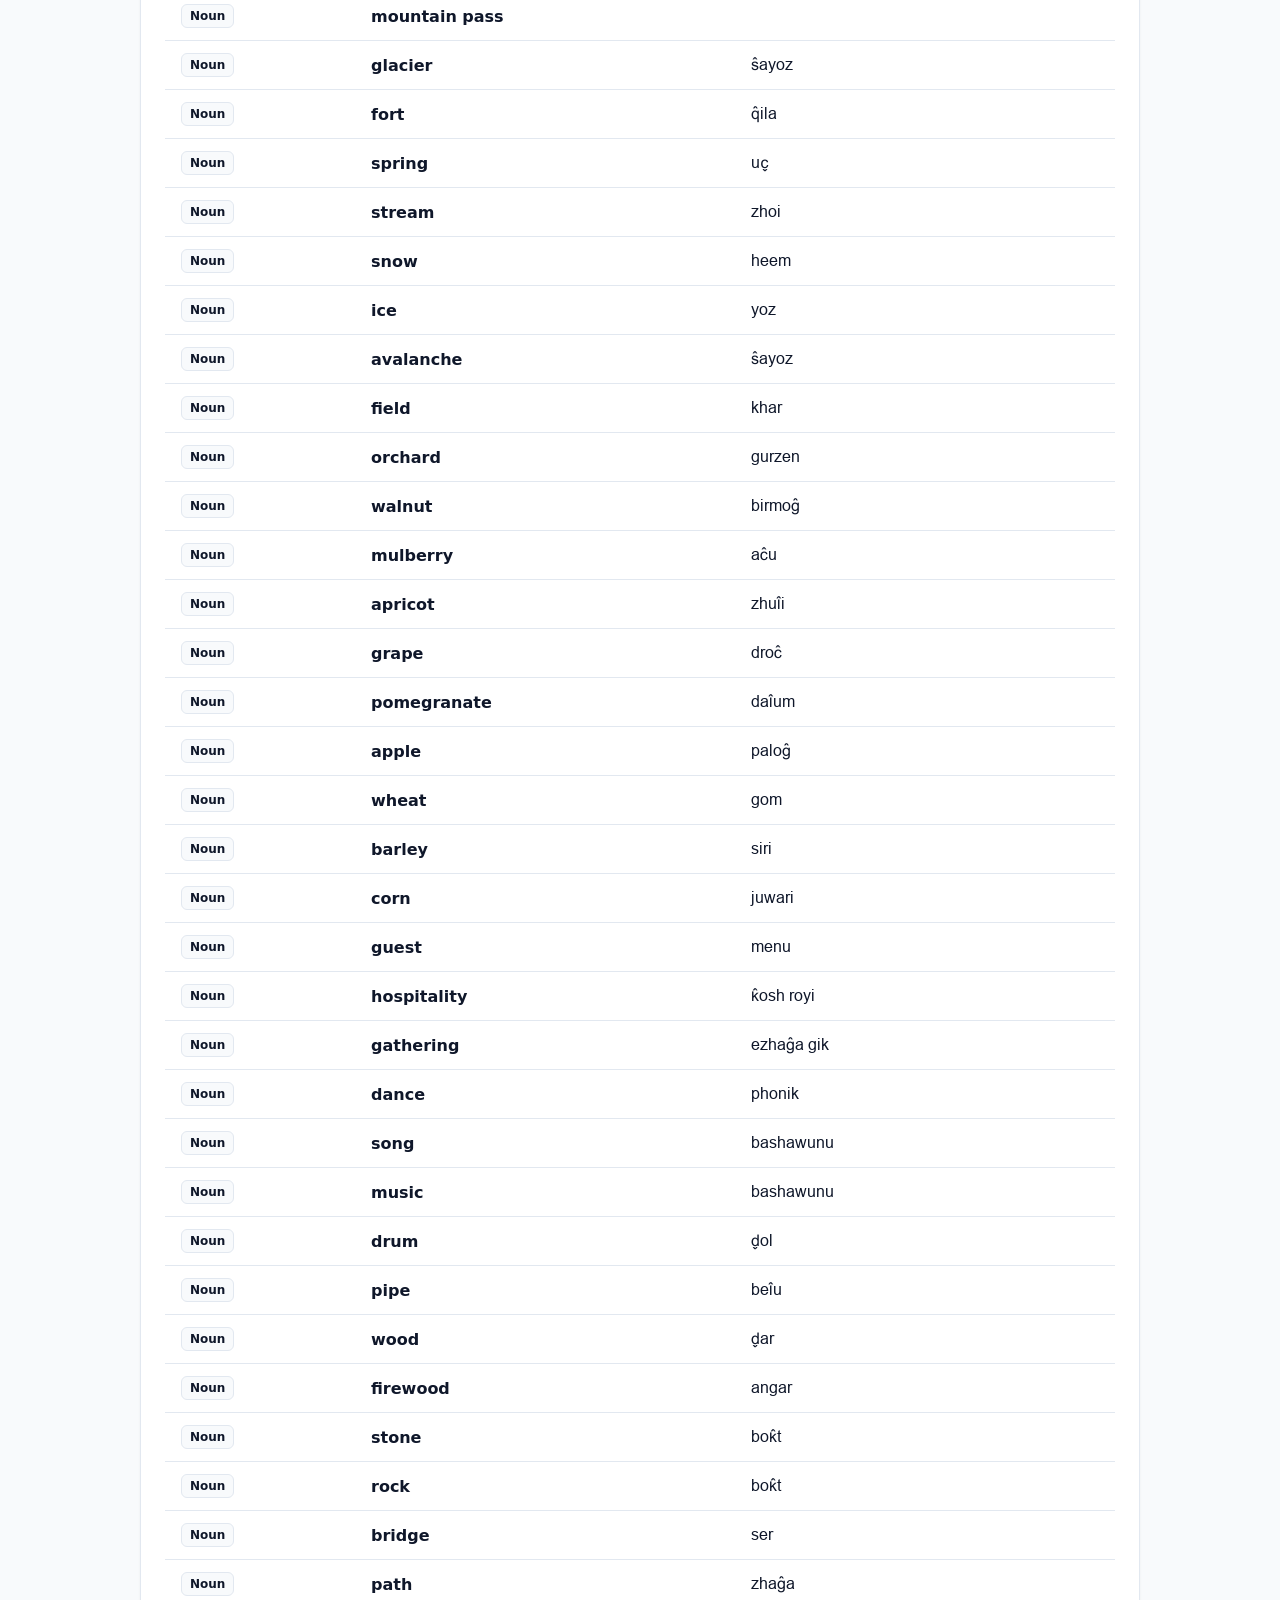
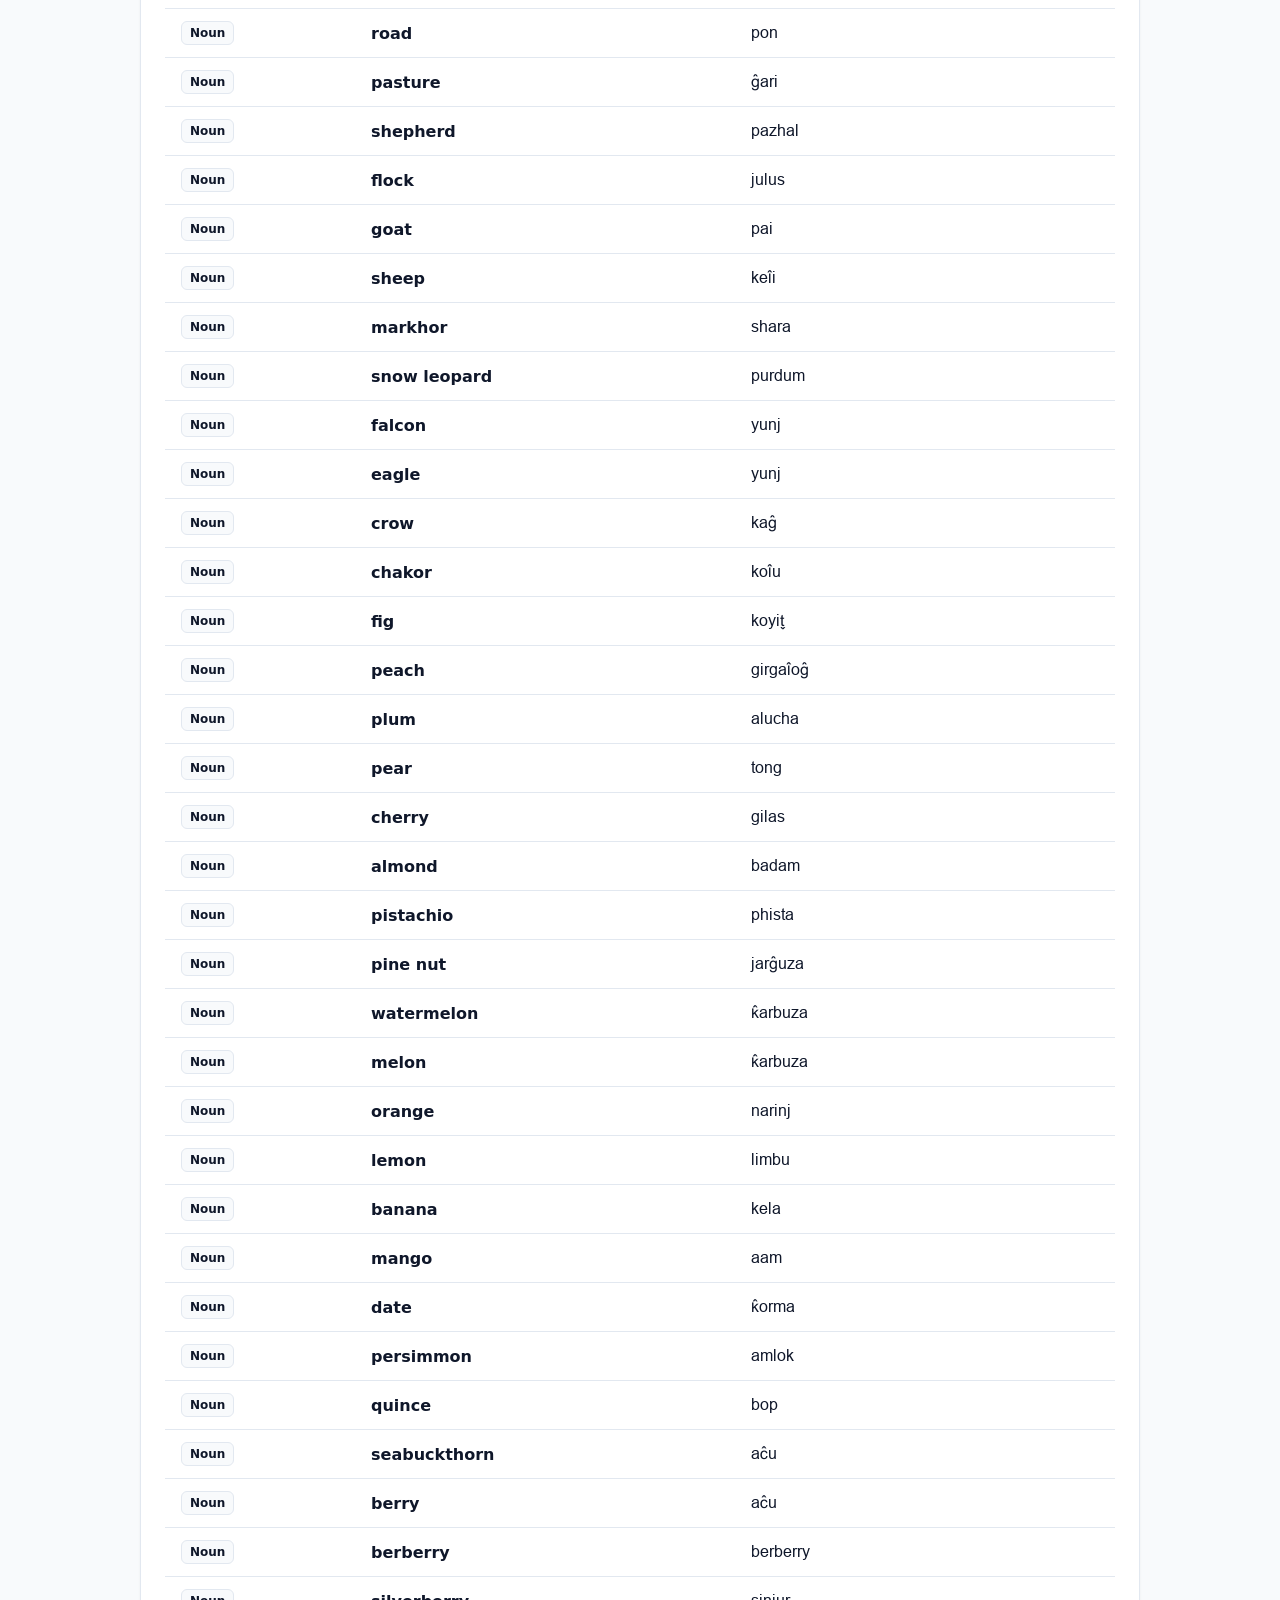
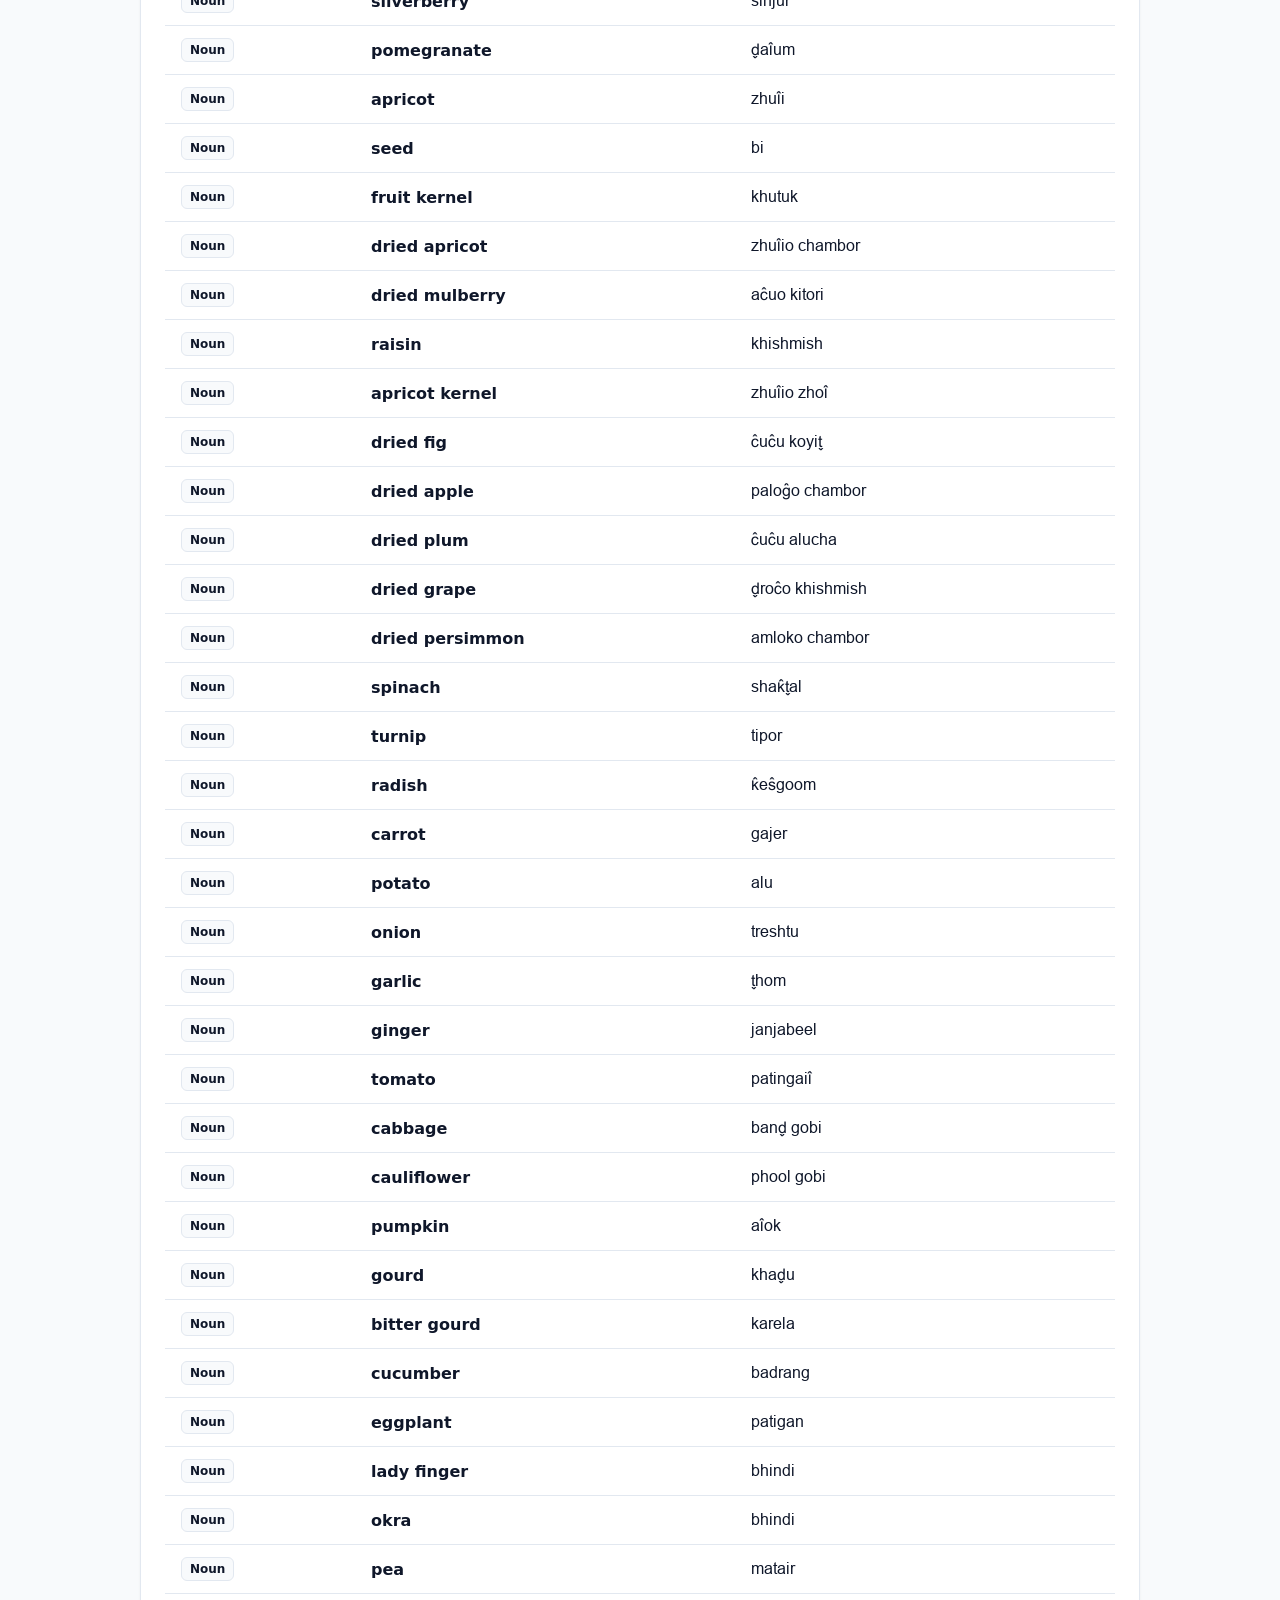
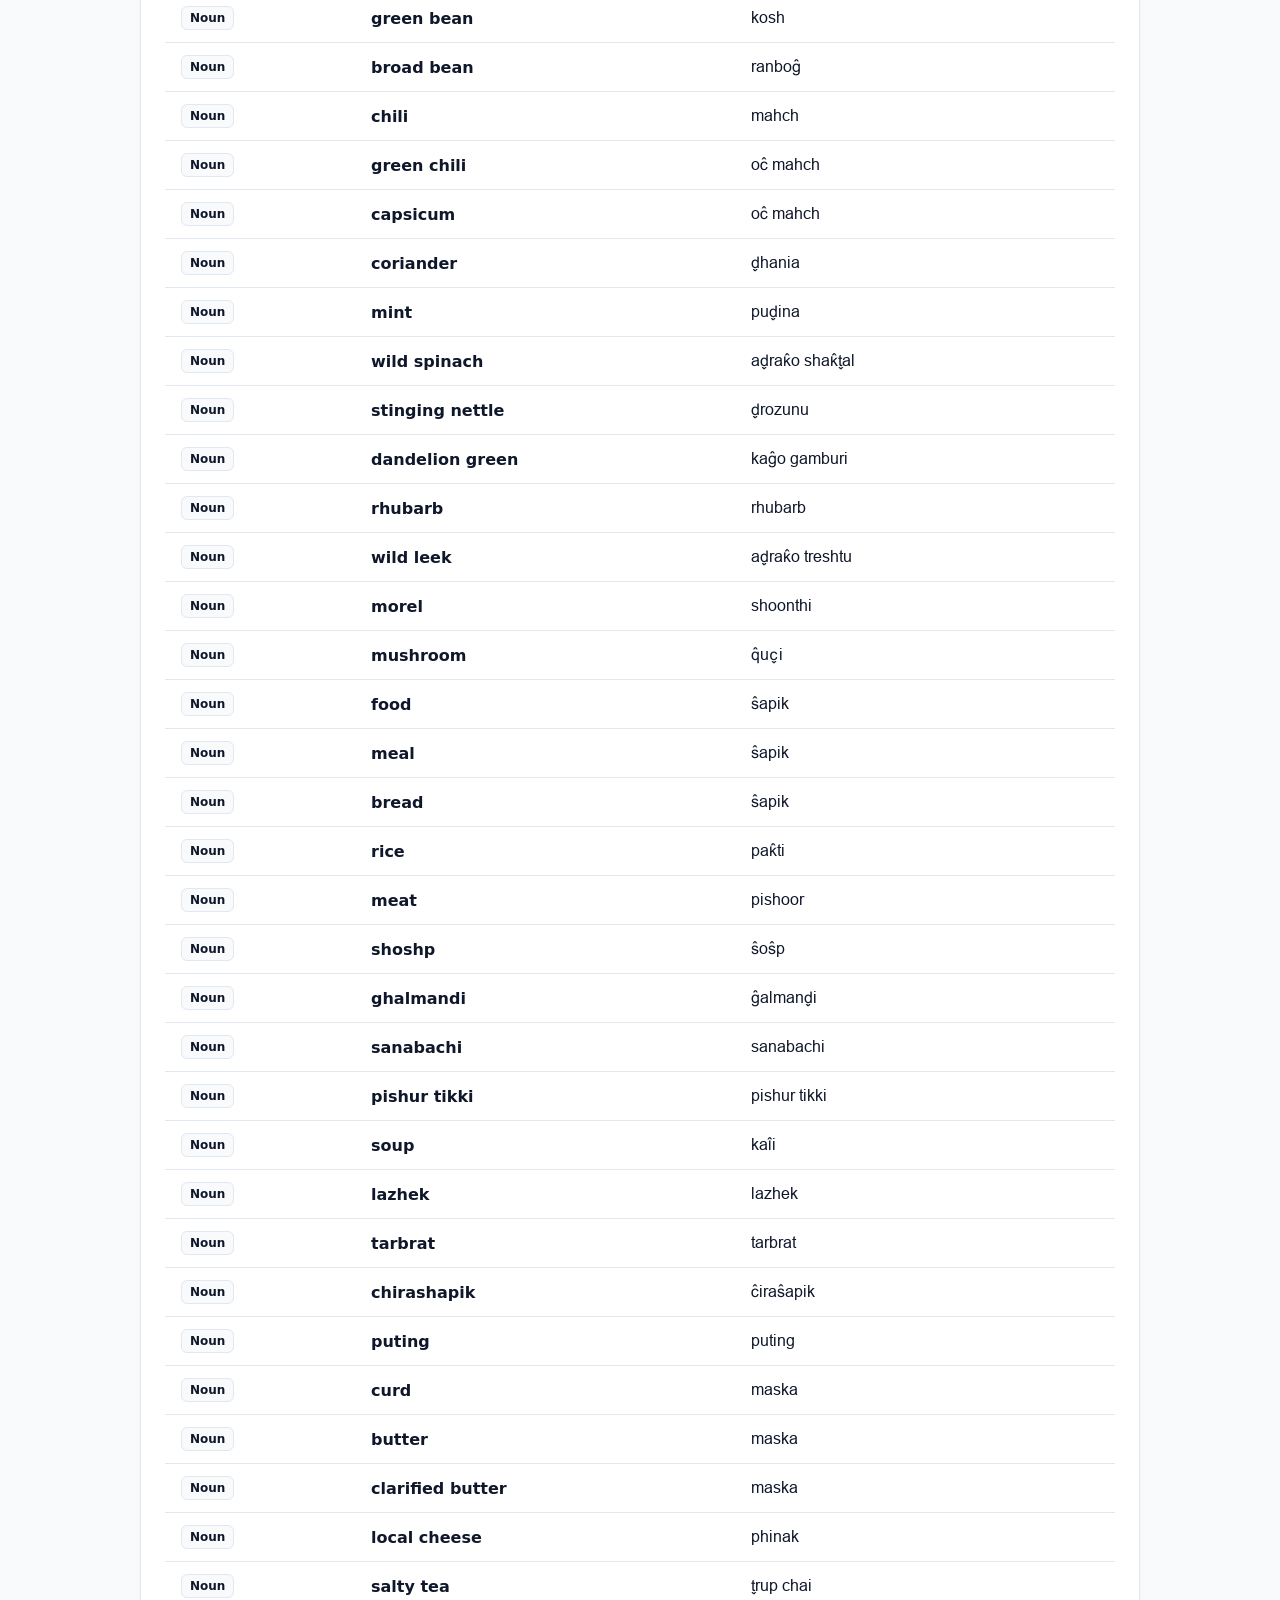
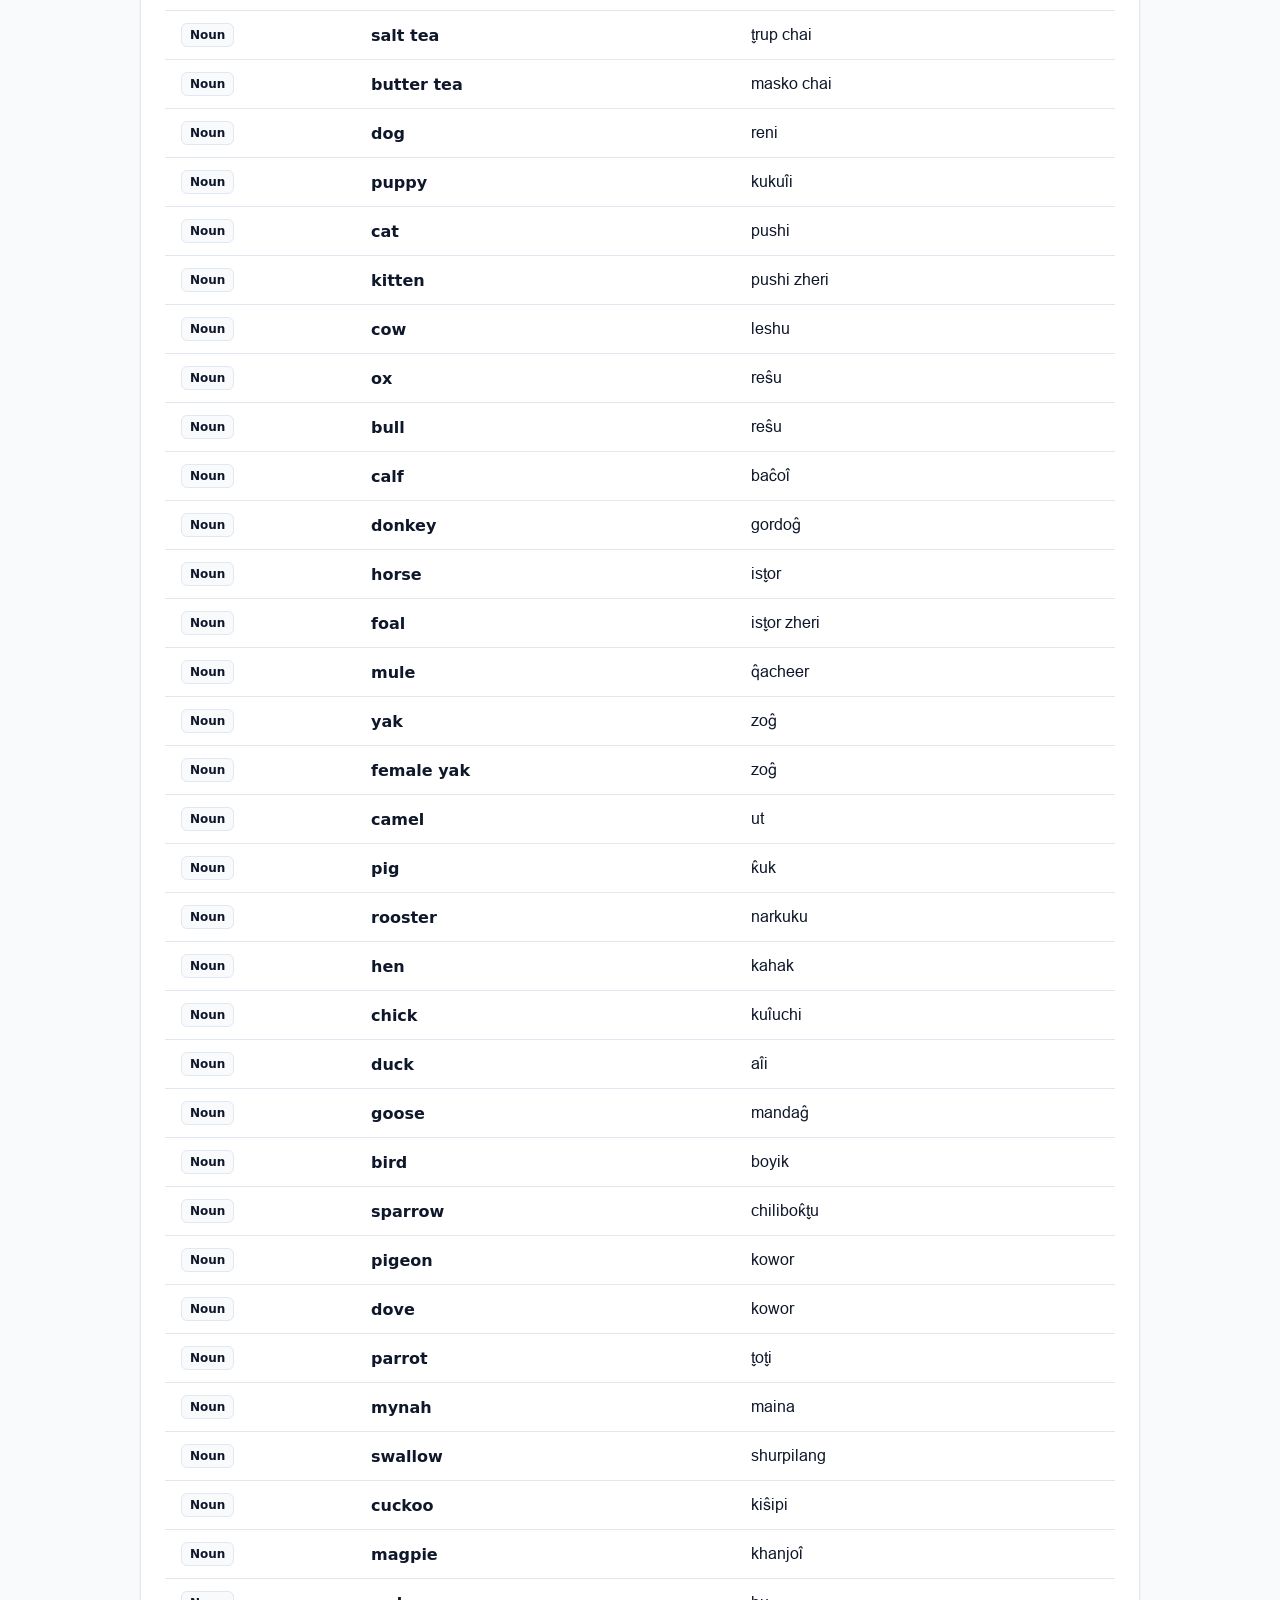
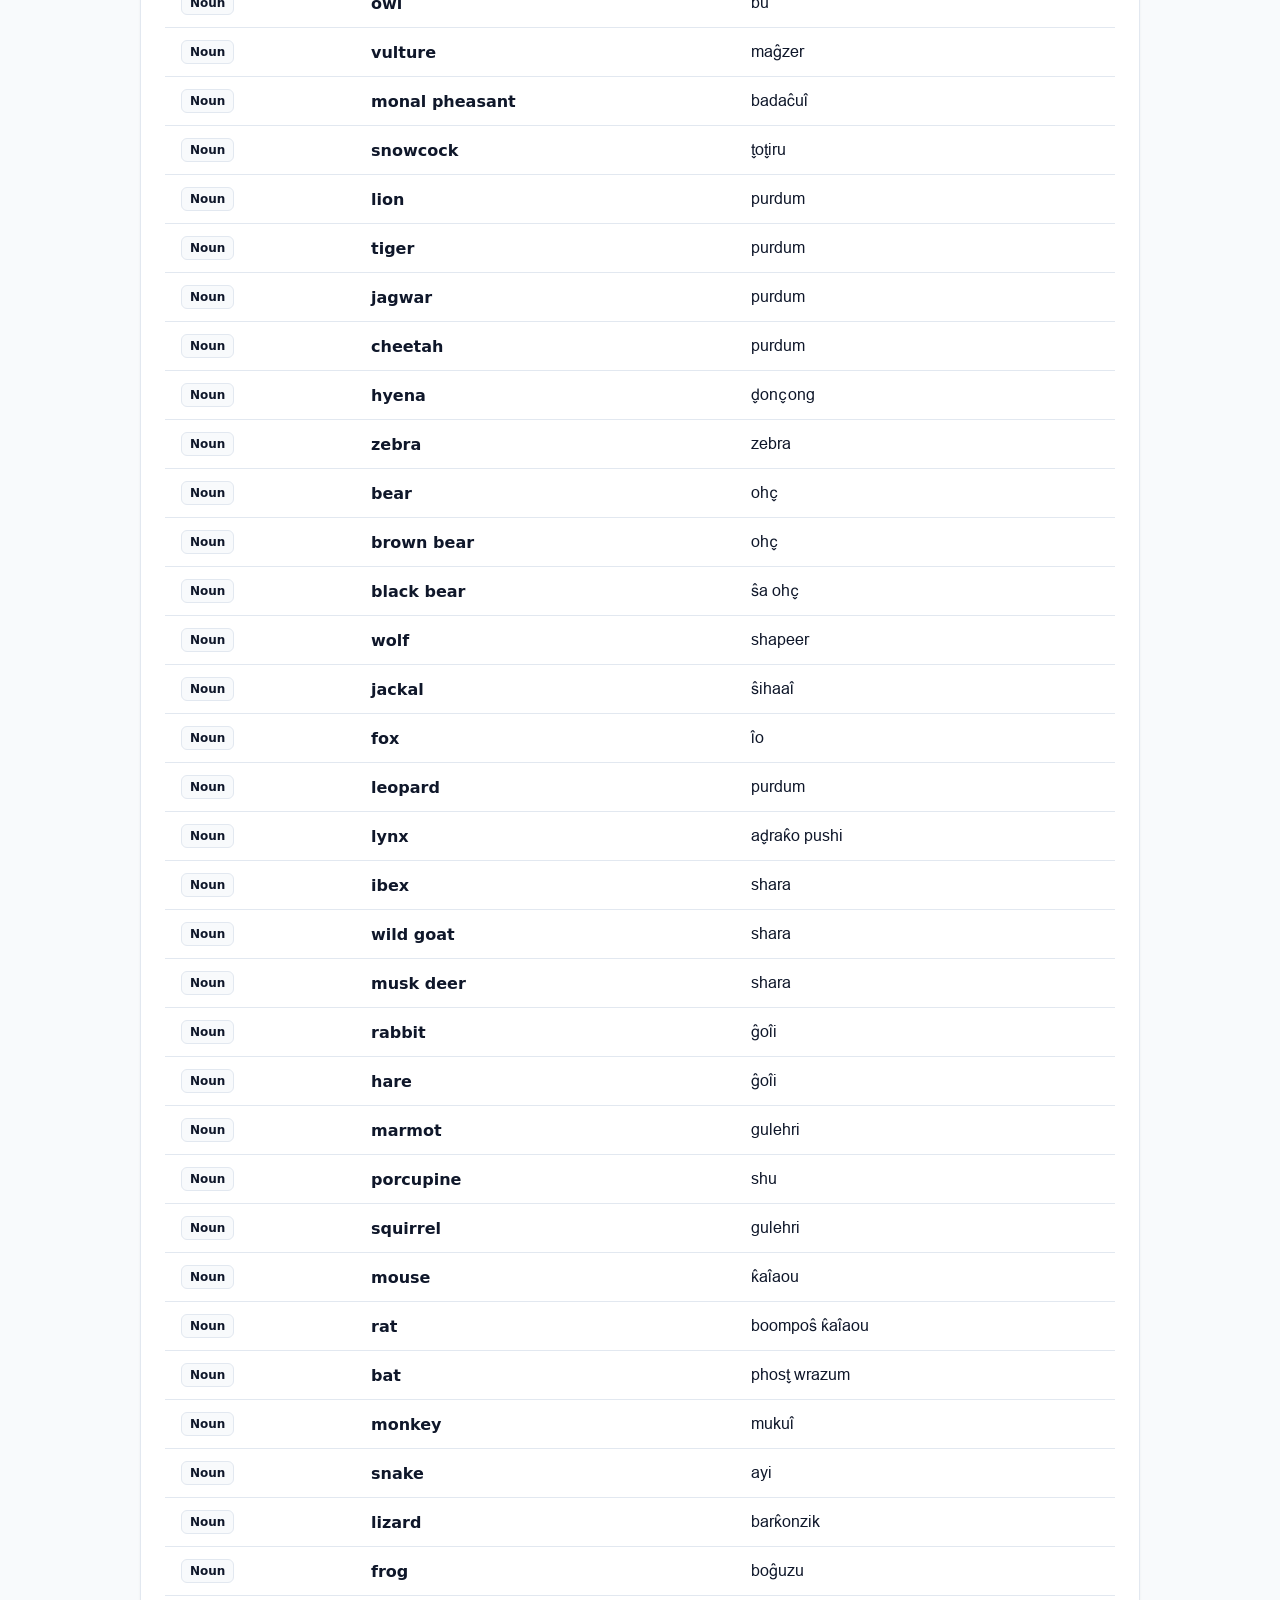
==== commit d7fd6373: "Implemented Khowar Counting" ====
--- a/dictionary.html
+++ b/dictionary.html
@@ -155,7 +155,7 @@
 <body>
 
     <header>
-        <div class="brand">Khowar Dictionary</div>
+        <div class="brand">Khowar Dictionary <span id="wordCount" style="font-size: 0.9rem; font-weight: 500; color: var(--text-muted); margin-left: 6px;">(words: 0)</span></div>
         <div>
             <a href="index.html" style="color: var(--accent); text-decoration: none; font-weight: 600;">← Back to Translator</a>
         </div>
@@ -174,14 +174,13 @@
                     <option value="Preposition">Prepositions</option>
                 </select>
             </div>
-
+            
             <table>
                 <thead>
                     <tr>
                         <th style="width: 15%;">Category</th>
                         <th style="width: 30%;">English</th>
-                        <th style="width: 30%;">Formatted Khowar</th>
-                        <th style="width: 25%;">Raw Glyph Notation</th>
+                        <th style="width: 30%;">Khowar</th>
                     </tr>
                 </thead>
                 <tbody id="dictBody">
@@ -315,16 +314,18 @@
                 khowarCell.className = 'khowar-glyph-cell';
                 khowarCell.innerHTML = formattedKhowar;
                 
-                const rawCell = document.createElement('td');
-                rawCell.innerHTML = `<span class="raw-code">${escapeHtml(rawString)}</span>`;
-                
                 row.appendChild(catCell);
                 row.appendChild(engCell);
                 row.appendChild(khowarCell);
-                row.appendChild(rawCell);
                 
                 tbody.appendChild(row);
             });
+
+            // Update word counter dynamically based on displayed rows
+            const wordCountElem = document.getElementById('wordCount');
+            if (wordCountElem) {
+                wordCountElem.textContent = `words: ${data.length}`;
+            }
 
             console.log("✅ Table Render Complete!");
         }
